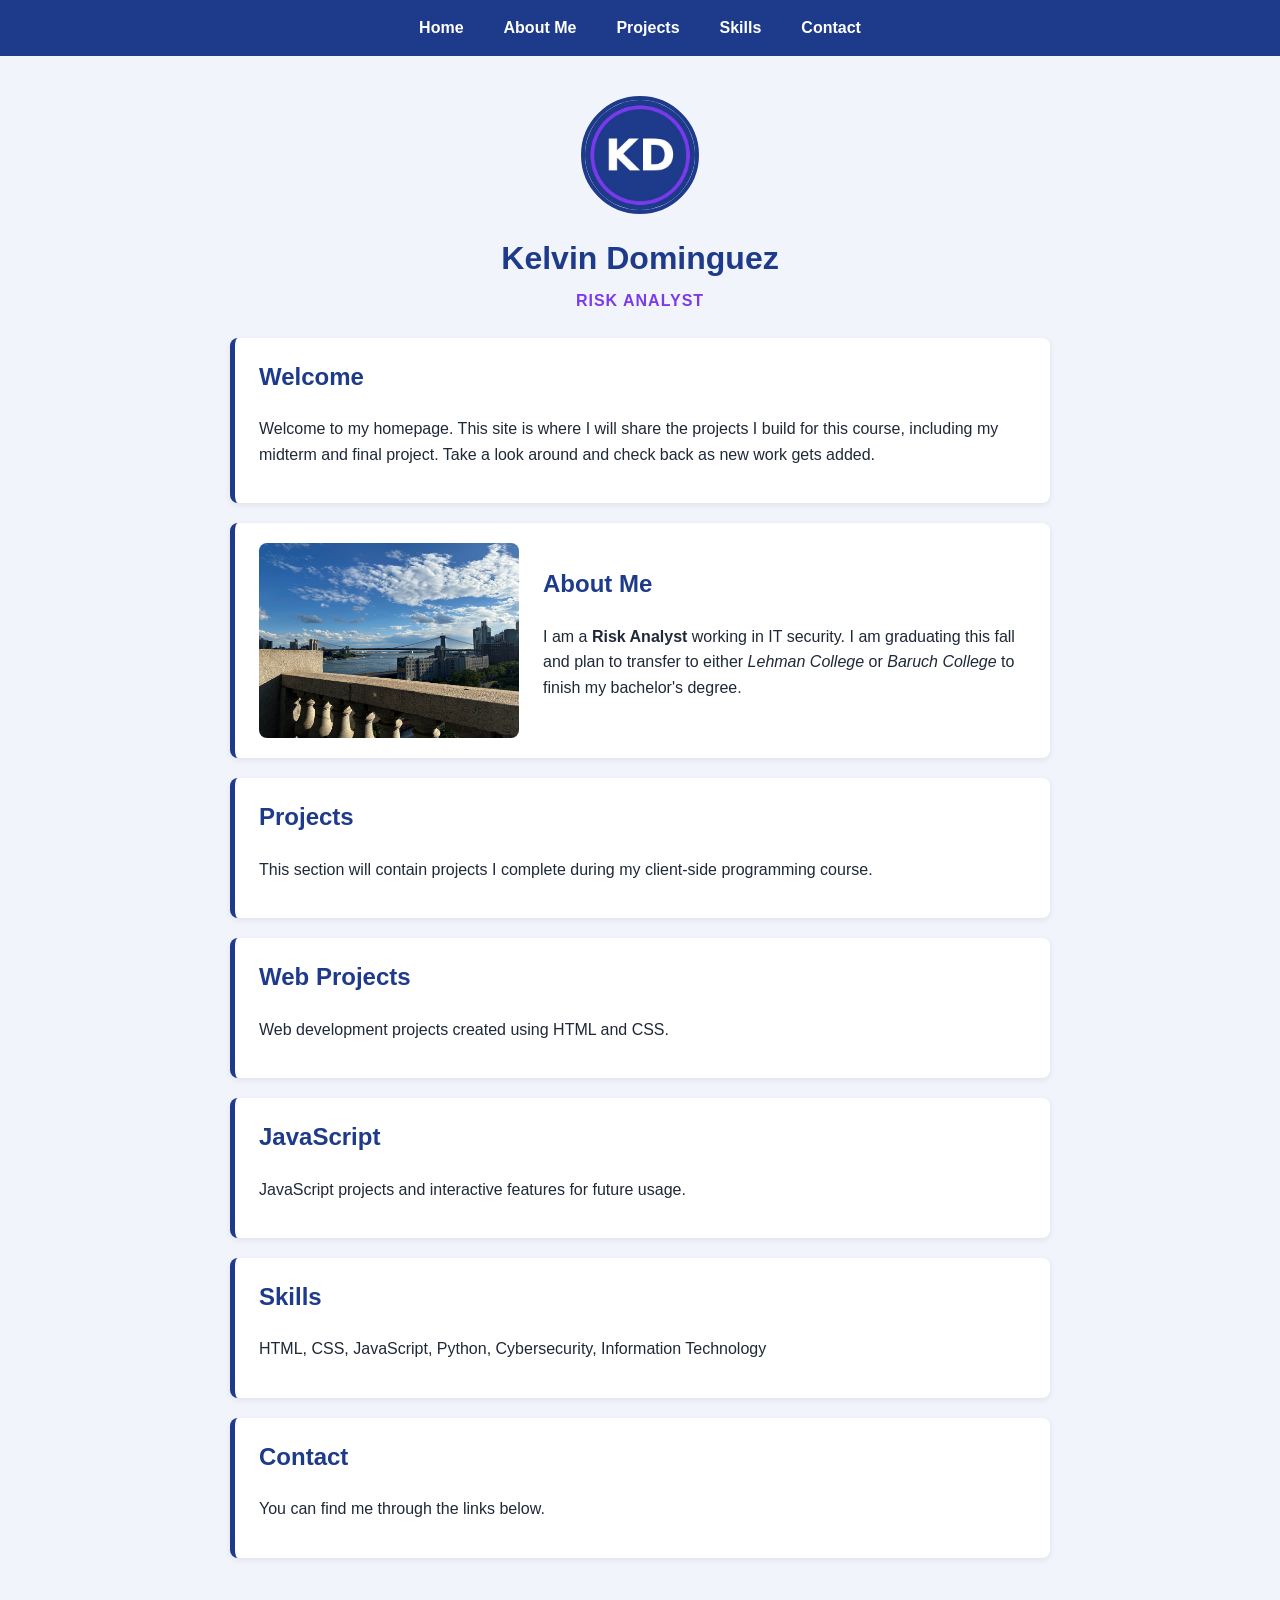
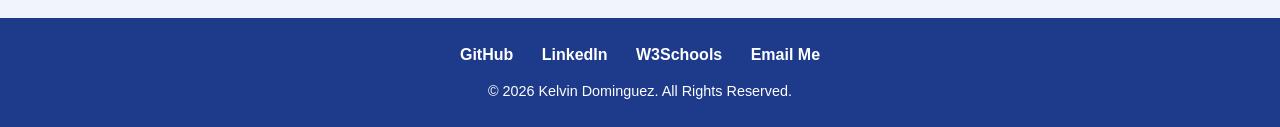
==== index.html @ 7590524f "Update index.html" ====
<!DOCTYPE html>
<html lang="en">
<head>
  <meta charset="UTF-8">
  <meta name="viewport" content="width=device-width, initial-scale=1.0">
  <title>Kelvin Dominguez | Homepage</title>
  <link rel="stylesheet" href="styles.css">
  <script src="modernizr.custom.05819.js"></script>
</head>

<body>

  <!-- Main Navigation -->
  <nav class="navbar">
    <ul class="nav-menu">
      <li><a href="#home">Home</a></li>
      <li><a href="#about">About Me</a></li>

      <li class="dropdown">
        <a href="#projects">Projects</a>
        <ul class="dropdown-menu">
          <li><a href="#web-projects">Web Projects</a></li>
          <li><a href="#javascript">JavaScript</a></li>
        </ul>
      </li>

      <li><a href="#skills">Skills</a></li>
      <li><a href="#contact">Contact</a></li>
    </ul>
  </nav>

  <header id="home">
    <img src="logo.jpg" alt="Kelvin Dominguez logo" class="logo">
    <h1>Kelvin Dominguez</h1>
    <p class="tagline">Risk Analyst</p>
  </header>

  <main>

    <section class="card">
      <h2>Welcome</h2>
      <p>
        Welcome to my homepage. This site is where I will share the projects
        I build for this course, including my midterm and final project.
        Take a look around and check back as new work gets added.
      </p>
    </section>

    <section id="about" class="card bio">
      <img src="photo.jpg"
           alt="View of the Brooklyn Bridge and East River from a balcony"
           class="photo">

      <div>
        <h2>About Me</h2>
        <p>
          I am a <strong>Risk Analyst</strong> working in IT security.
          I am graduating this fall and plan to transfer to either
          <em>Lehman College</em> or <em>Baruch College</em> to finish
          my bachelor's degree.
        </p>
      </div>
    </section>

    <section id="projects" class="card">
      <h2>Projects</h2>
      <p>
        This section will contain projects I complete during my
        client-side programming course.
      </p>
    </section>

    <section id="web-projects" class="card">
      <h2>Web Projects</h2>
      <p>
        Web development projects created using HTML and CSS.
      </p>
    </section>

    <section id="javascript" class="card">
      <h2>JavaScript</h2>
      <p>
        JavaScript projects and interactive features for future usage. 
      </p>
    </section>

    <section id="skills" class="card">
      <h2>Skills</h2>
      <p>
        HTML, CSS, JavaScript, Python, Cybersecurity, Information Technology
      </p>
    </section>

    <section id="contact" class="card">
      <h2>Contact</h2>
      <p>
        You can find me through the links below.
      </p>
    </section>

  </main>

  <footer>
    <nav>
      <a href="https://github.com/kelvindd1">GitHub</a>
      <a href="https://www.linkedin.com/">LinkedIn</a>
      <a href="https://www.w3schools.com/">W3Schools</a>
      <a href="mailto:kelvindd1999@gmail.com">Email Me</a>
    </nav>

    <p>&copy; 2026 Kelvin Dominguez. All Rights Reserved.</p>
  </footer>

</body>
</html>
---- styles.css ----
/* Navigation Menu */

.navbar {
  background-color: #1e3a8a;
  width: 100%;
}

.nav-menu {
  list-style: none;
  margin: 0;
  padding: 0;
  display: flex;
  justify-content: center;
}

.nav-menu li {
  position: relative;
}

.nav-menu a {
  display: block;
  color: white;
  text-decoration: none;
  padding: 15px 20px;
  font-family: Arial, Helvetica, sans-serif;
  font-weight: bold;
  transition: background-color 0.3s;
}

/* Rollover effect */

.nav-menu a:hover,
.nav-menu a:focus {
  background-color: #7c3aed;
}

/* Dropdown menu */

.dropdown-menu {
  display: none;
  position: absolute;
  top: 100%;
  left: 0;
  min-width: 180px;
  padding: 0;
  margin: 0;
  background-color: #1e3a8a;
  list-style: none;
  z-index: 1000;
}

.dropdown-menu a {
  padding: 12px 15px;
}

/* Show dropdown on mouse hover, or when tabbing into Projects with the keyboard */

.dropdown:hover .dropdown-menu,
.dropdown:focus-within .dropdown-menu {
  display: block;
}

/* Mobile responsive navigation */

@media (max-width: 600px) {

  .nav-menu {
    flex-direction: column;
    text-align: center;
  }

  .nav-menu a {
    padding: 12px;
  }

  /* Phones have no hover, so keep the submenu open in the stacked layout */
  .dropdown-menu {
    display: block;
    position: static;
    width: 100%;
    background-color: #172e6e;
  }
}

/* Page layout and color scheme
   Navy #1e3a8a and purple #7c3aed come from the menu so the whole page matches */

body {
  margin: 0;
  background-color: #f1f4fa;
  color: #1f2937;
  font-family: Arial, Helvetica, sans-serif;
  line-height: 1.6;
}

header {
  text-align: center;
  padding: 40px 16px 24px;
}

.logo {
  width: 110px;
  height: 110px;
  border-radius: 50%;
  border: 4px solid #1e3a8a;
}

header h1 {
  margin: 12px 0 4px;
  color: #1e3a8a;
}

.tagline {
  margin: 0;
  color: #7c3aed;
  font-weight: bold;
  letter-spacing: 1px;
  text-transform: uppercase;
}

main {
  max-width: 820px;
  margin: 0 auto;
  padding: 0 16px 40px;
}

.card {
  background-color: white;
  border-left: 5px solid #1e3a8a;
  border-radius: 8px;
  padding: 20px 24px;
  margin-bottom: 20px;
  box-shadow: 0 2px 6px rgba(0, 0, 0, 0.08);
}

.card h2 {
  margin-top: 0;
  color: #1e3a8a;
}

/* About Me: photo on the left, text on the right */

.bio {
  display: flex;
  gap: 24px;
  align-items: center;
}

.photo {
  width: 260px;
  max-width: 100%;
  height: auto;
  border-radius: 8px;
  flex-shrink: 0;
}

footer {
  background-color: #1e3a8a;
  color: white;
  text-align: center;
  padding: 24px 16px;
}

footer nav a {
  color: white;
  margin: 0 12px;
  text-decoration: none;
  font-weight: bold;
}

footer nav a:hover,
footer nav a:focus {
  color: #c4b5fd;
  text-decoration: underline;
}

footer p {
  margin: 12px 0 0;
  font-size: 0.9em;
}

@media (max-width: 600px) {

  .bio {
    flex-direction: column;
    text-align: center;
  }

  .photo {
    width: 100%;
  }

  footer nav a {
    display: inline-block;
    margin: 6px 10px;
  }
}
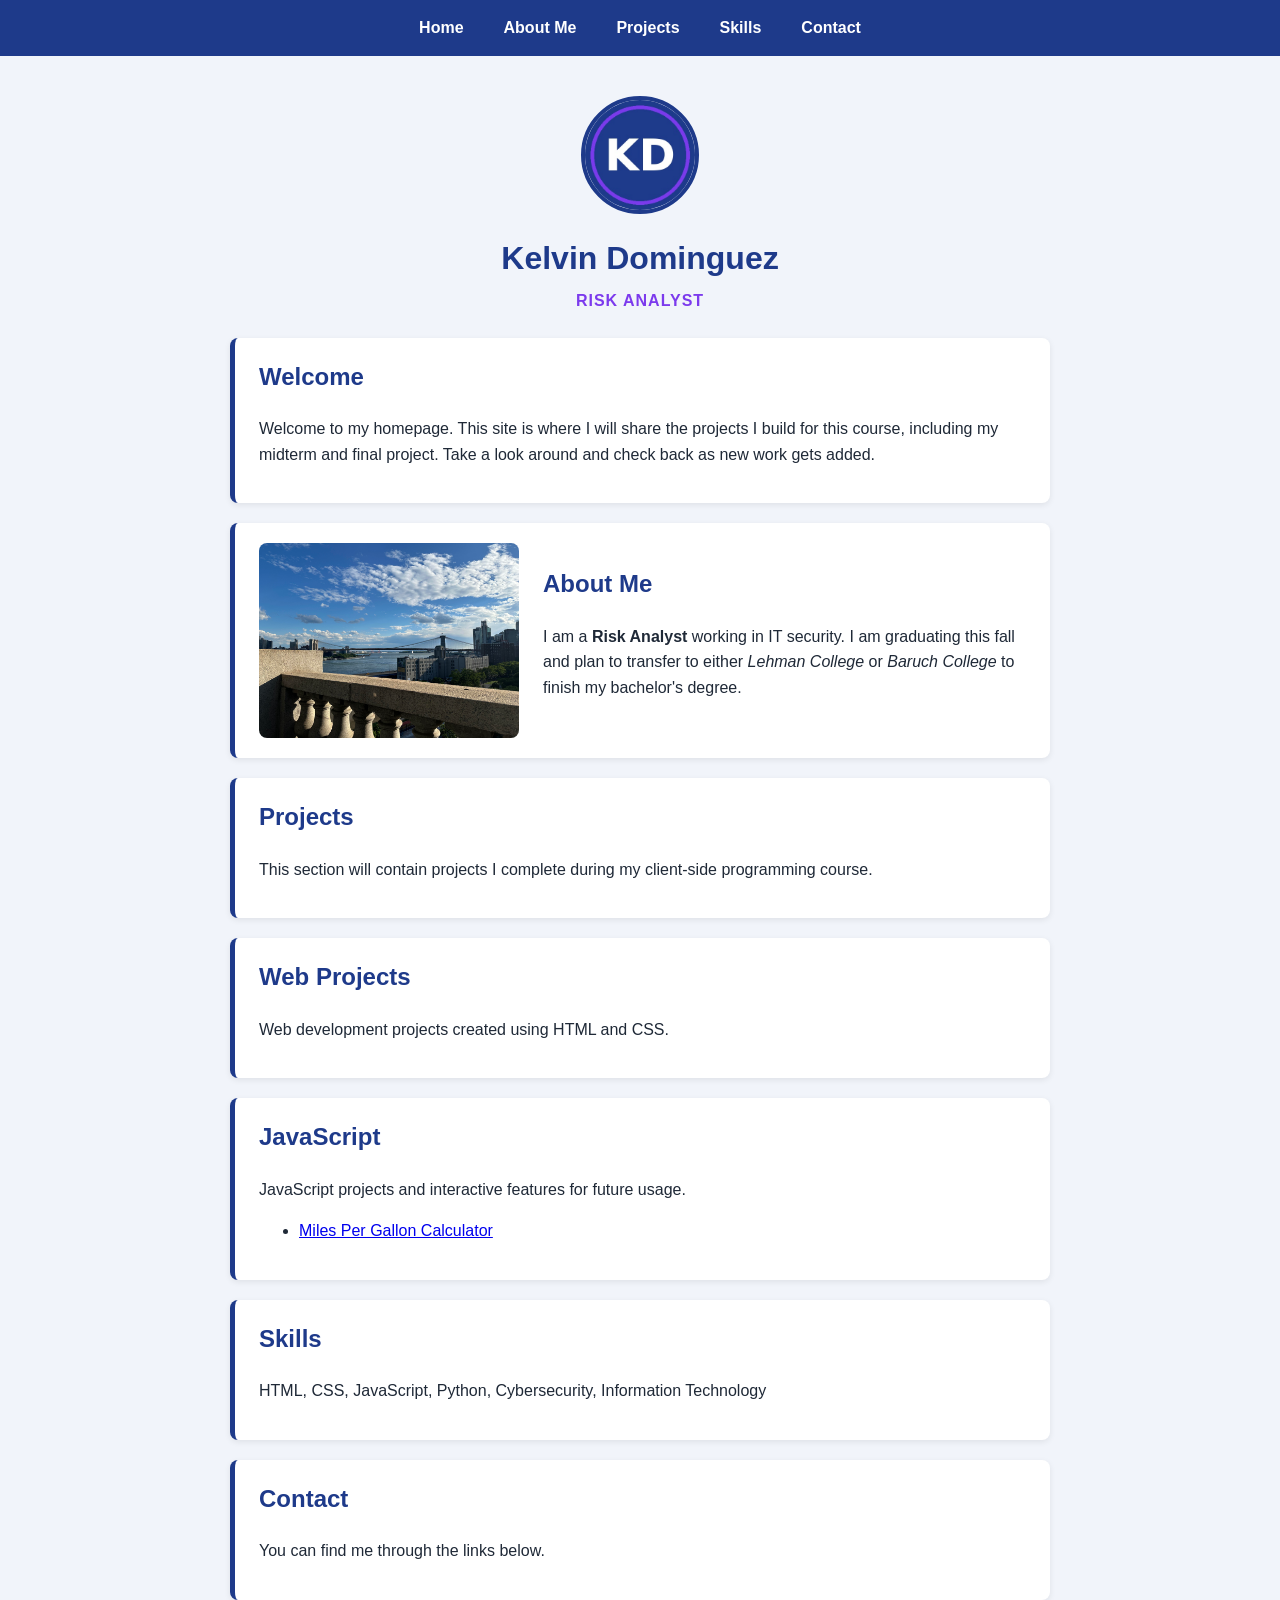
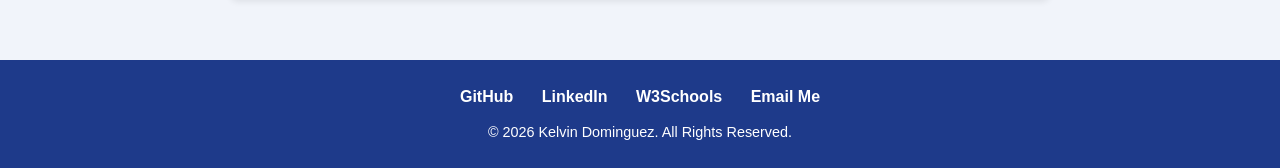
==== commit 4c9e7ac3: "Add MPG Calculator link to index.html Added a link to the Miles Per Gallon Calculator in the JavaScr" ====
--- a/index.html
+++ b/index.html
@@ -82,6 +82,9 @@
       <p>
         JavaScript projects and interactive features for future usage. 
       </p>
+      <ul>
+        <li><a href="mpg-calculator/index.html">Miles Per Gallon Calculator</a></li>
+      </ul>
     </section>
 
     <section id="skills" class="card">
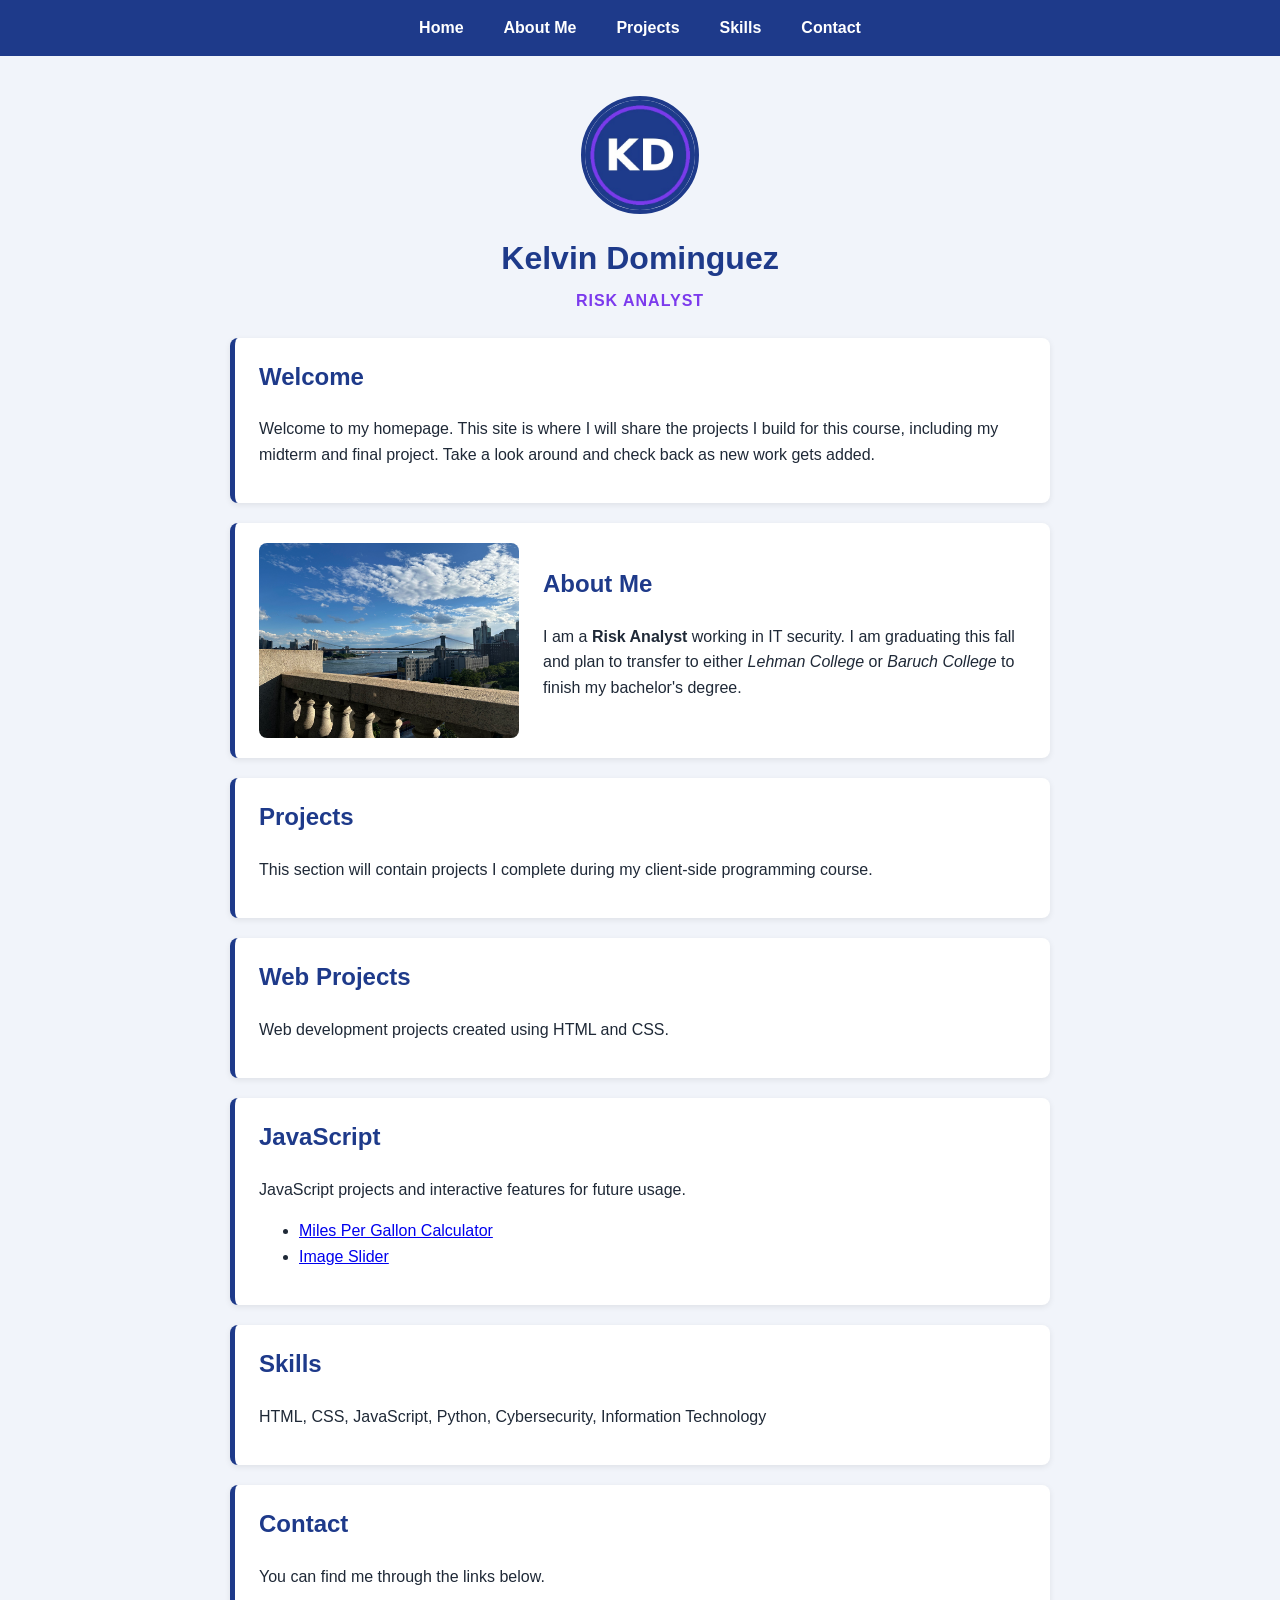
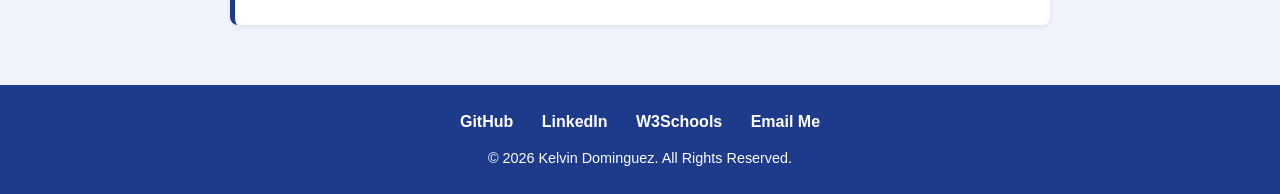
==== commit a7c92188: "Add link to Image Slider in index.html" ====
--- a/index.html
+++ b/index.html
@@ -21,6 +21,8 @@
         <ul class="dropdown-menu">
           <li><a href="#web-projects">Web Projects</a></li>
           <li><a href="#javascript">JavaScript</a></li>
+          <li><a href="mpg-calculator/index.html">MPG Calculator</a></li>
+          <li><a href="slider/index.html">Image Slider</a></li>
         </ul>
       </li>
 
@@ -84,6 +86,7 @@
       </p>
       <ul>
         <li><a href="mpg-calculator/index.html">Miles Per Gallon Calculator</a></li>
+        <li><a href="slider/index.html">Image Slider</a></li>
       </ul>
     </section>
 
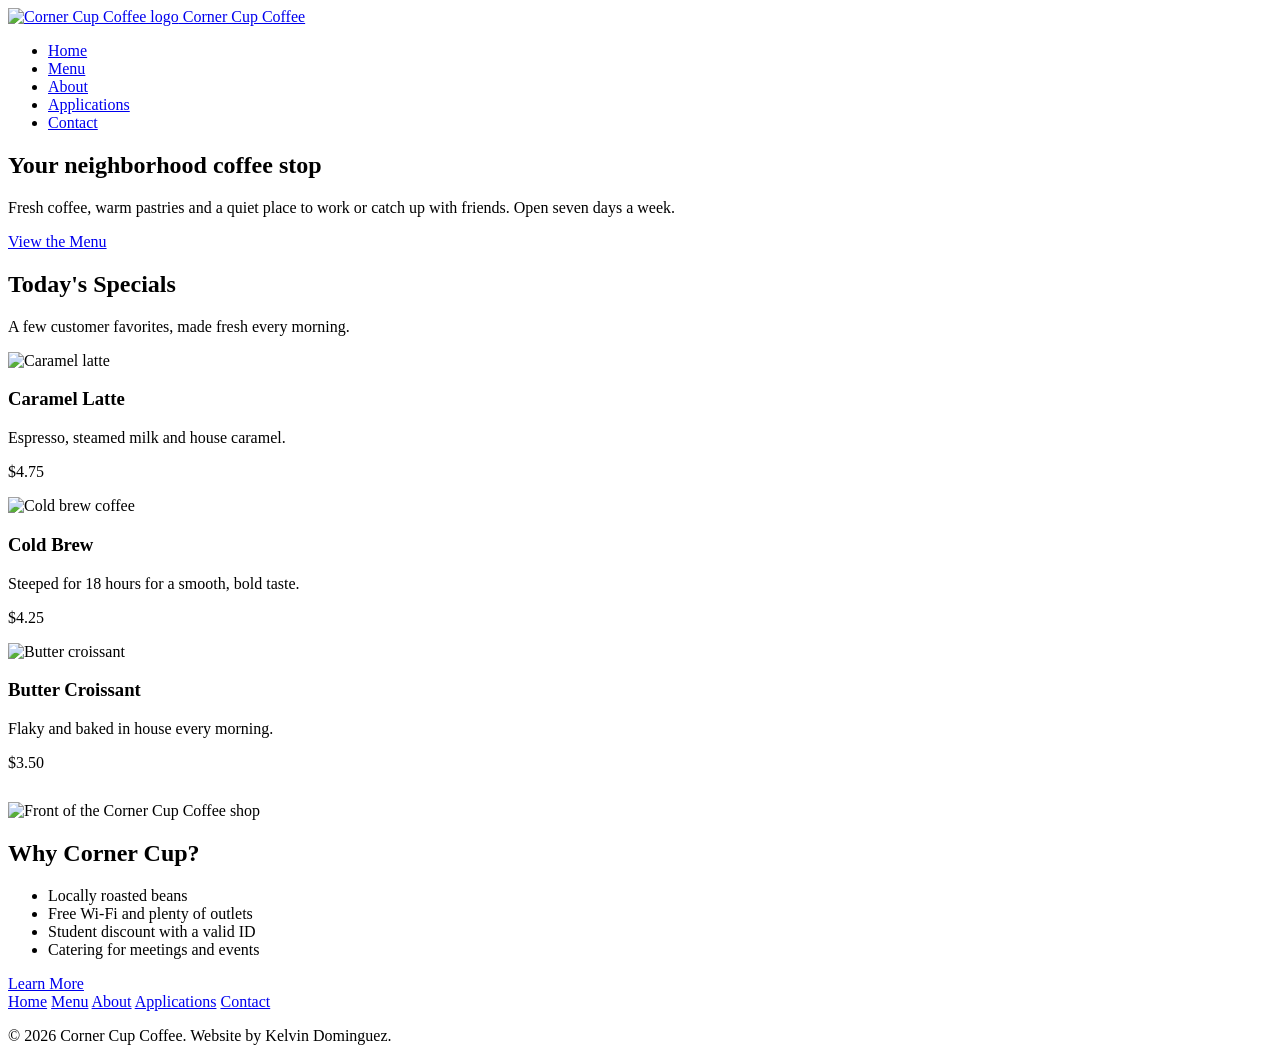
==== commit a1f137c8: "Add files via upload" ====
--- a/index.html
+++ b/index.html
@@ -3,118 +3,100 @@
 <head>
   <meta charset="UTF-8">
   <meta name="viewport" content="width=device-width, initial-scale=1.0">
-  <title>Kelvin Dominguez | Homepage</title>
-  <link rel="stylesheet" href="styles.css">
-  <script src="modernizr.custom.05819.js"></script>
+  <title>Corner Cup Coffee | Home</title>
+  <link rel="stylesheet" href="css/style.css">
 </head>
 
 <body>
 
-  <!-- Main Navigation -->
-  <nav class="navbar">
-    <ul class="nav-menu">
-      <li><a href="#home">Home</a></li>
-      <li><a href="#about">About Me</a></li>
+  <header class="site-header">
+    <div class="header-inner">
+      <a href="index.html" class="brand">
+        <img src="images/logo.svg" alt="Corner Cup Coffee logo">
+        Corner Cup Coffee
+      </a>
+      <nav>
+        <ul class="nav-menu">
+          <li><a href="index.html" class="active">Home</a></li>
+          <li><a href="menu.html">Menu</a></li>
+          <li><a href="about.html">About</a></li>
+          <li><a href="apps.html">Applications</a></li>
+          <li><a href="contact.html">Contact</a></li>
+        </ul>
+      </nav>
+    </div>
+  </header>
 
-      <li class="dropdown">
-        <a href="#projects">Projects</a>
-        <ul class="dropdown-menu">
-          <li><a href="#web-projects">Web Projects</a></li>
-          <li><a href="#javascript">JavaScript</a></li>
-          <li><a href="mpg-calculator/index.html">MPG Calculator</a></li>
-          <li><a href="slider/index.html">Image Slider</a></li>
-        </ul>
-      </li>
-
-      <li><a href="#skills">Skills</a></li>
-      <li><a href="#contact">Contact</a></li>
-    </ul>
-  </nav>
-
-  <header id="home">
-    <img src="logo.jpg" alt="Kelvin Dominguez logo" class="logo">
-    <h1>Kelvin Dominguez</h1>
-    <p class="tagline">Risk Analyst</p>
-  </header>
+  <section class="hero">
+    <div class="hero-text">
+      <h1>Your neighborhood coffee stop</h1>
+      <p>
+        Fresh coffee, warm pastries and a quiet place to work or catch up
+        with friends. Open seven days a week.
+      </p>
+      <a href="menu.html" class="button">View the Menu</a>
+    </div>
+  </section>
 
   <main>
 
-    <section class="card">
-      <h2>Welcome</h2>
-      <p>
-        Welcome to my homepage. This site is where I will share the projects
-        I build for this course, including my midterm and final project.
-        Take a look around and check back as new work gets added.
-      </p>
-    </section>
+    <h2 class="section-title">Today's Specials</h2>
+    <p class="section-intro">A few customer favorites, made fresh every morning.</p>
 
-    <section id="about" class="card bio">
-      <img src="photo.jpg"
-           alt="View of the Brooklyn Bridge and East River from a balcony"
-           class="photo">
+    <div class="grid">
+      <div class="item">
+        <img src="images/latte.jpg" alt="Caramel latte">
+        <div class="item-body">
+          <h3>Caramel Latte</h3>
+          <p>Espresso, steamed milk and house caramel.</p>
+          <p class="price">$4.75</p>
+        </div>
+      </div>
 
+      <div class="item">
+        <img src="images/cold-brew.jpg" alt="Cold brew coffee">
+        <div class="item-body">
+          <h3>Cold Brew</h3>
+          <p>Steeped for 18 hours for a smooth, bold taste.</p>
+          <p class="price">$4.25</p>
+        </div>
+      </div>
+
+      <div class="item">
+        <img src="images/croissant.jpg" alt="Butter croissant">
+        <div class="item-body">
+          <h3>Butter Croissant</h3>
+          <p>Flaky and baked in house every morning.</p>
+          <p class="price">$3.50</p>
+        </div>
+      </div>
+    </div>
+
+    <section class="card two-col" style="margin-top: 30px;">
+      <img src="images/shop.jpg" alt="Front of the Corner Cup Coffee shop">
       <div>
-        <h2>About Me</h2>
-        <p>
-          I am a <strong>Risk Analyst</strong> working in IT security.
-          I am graduating this fall and plan to transfer to either
-          <em>Lehman College</em> or <em>Baruch College</em> to finish
-          my bachelor's degree.
-        </p>
+        <h2>Why Corner Cup?</h2>
+        <ul>
+          <li>Locally roasted beans</li>
+          <li>Free Wi-Fi and plenty of outlets</li>
+          <li>Student discount with a valid ID</li>
+          <li>Catering for meetings and events</li>
+        </ul>
+        <a href="about.html" class="button">Learn More</a>
       </div>
-    </section>
-
-    <section id="projects" class="card">
-      <h2>Projects</h2>
-      <p>
-        This section will contain projects I complete during my
-        client-side programming course.
-      </p>
-    </section>
-
-    <section id="web-projects" class="card">
-      <h2>Web Projects</h2>
-      <p>
-        Web development projects created using HTML and CSS.
-      </p>
-    </section>
-
-    <section id="javascript" class="card">
-      <h2>JavaScript</h2>
-      <p>
-        JavaScript projects and interactive features for future usage. 
-      </p>
-      <ul>
-        <li><a href="mpg-calculator/index.html">Miles Per Gallon Calculator</a></li>
-        <li><a href="slider/index.html">Image Slider</a></li>
-      </ul>
-    </section>
-
-    <section id="skills" class="card">
-      <h2>Skills</h2>
-      <p>
-        HTML, CSS, JavaScript, Python, Cybersecurity, Information Technology
-      </p>
-    </section>
-
-    <section id="contact" class="card">
-      <h2>Contact</h2>
-      <p>
-        You can find me through the links below.
-      </p>
     </section>
 
   </main>
 
   <footer>
     <nav>
-      <a href="https://github.com/kelvindd1">GitHub</a>
-      <a href="https://www.linkedin.com/">LinkedIn</a>
-      <a href="https://www.w3schools.com/">W3Schools</a>
-      <a href="mailto:kelvindd1999@gmail.com">Email Me</a>
+      <a href="index.html">Home</a>
+      <a href="menu.html">Menu</a>
+      <a href="about.html">About</a>
+      <a href="apps.html">Applications</a>
+      <a href="contact.html">Contact</a>
     </nav>
-
-    <p>&copy; 2026 Kelvin Dominguez. All Rights Reserved.</p>
+    <p>&copy; 2026 Corner Cup Coffee. Website by Kelvin Dominguez.</p>
   </footer>
 
 </body>
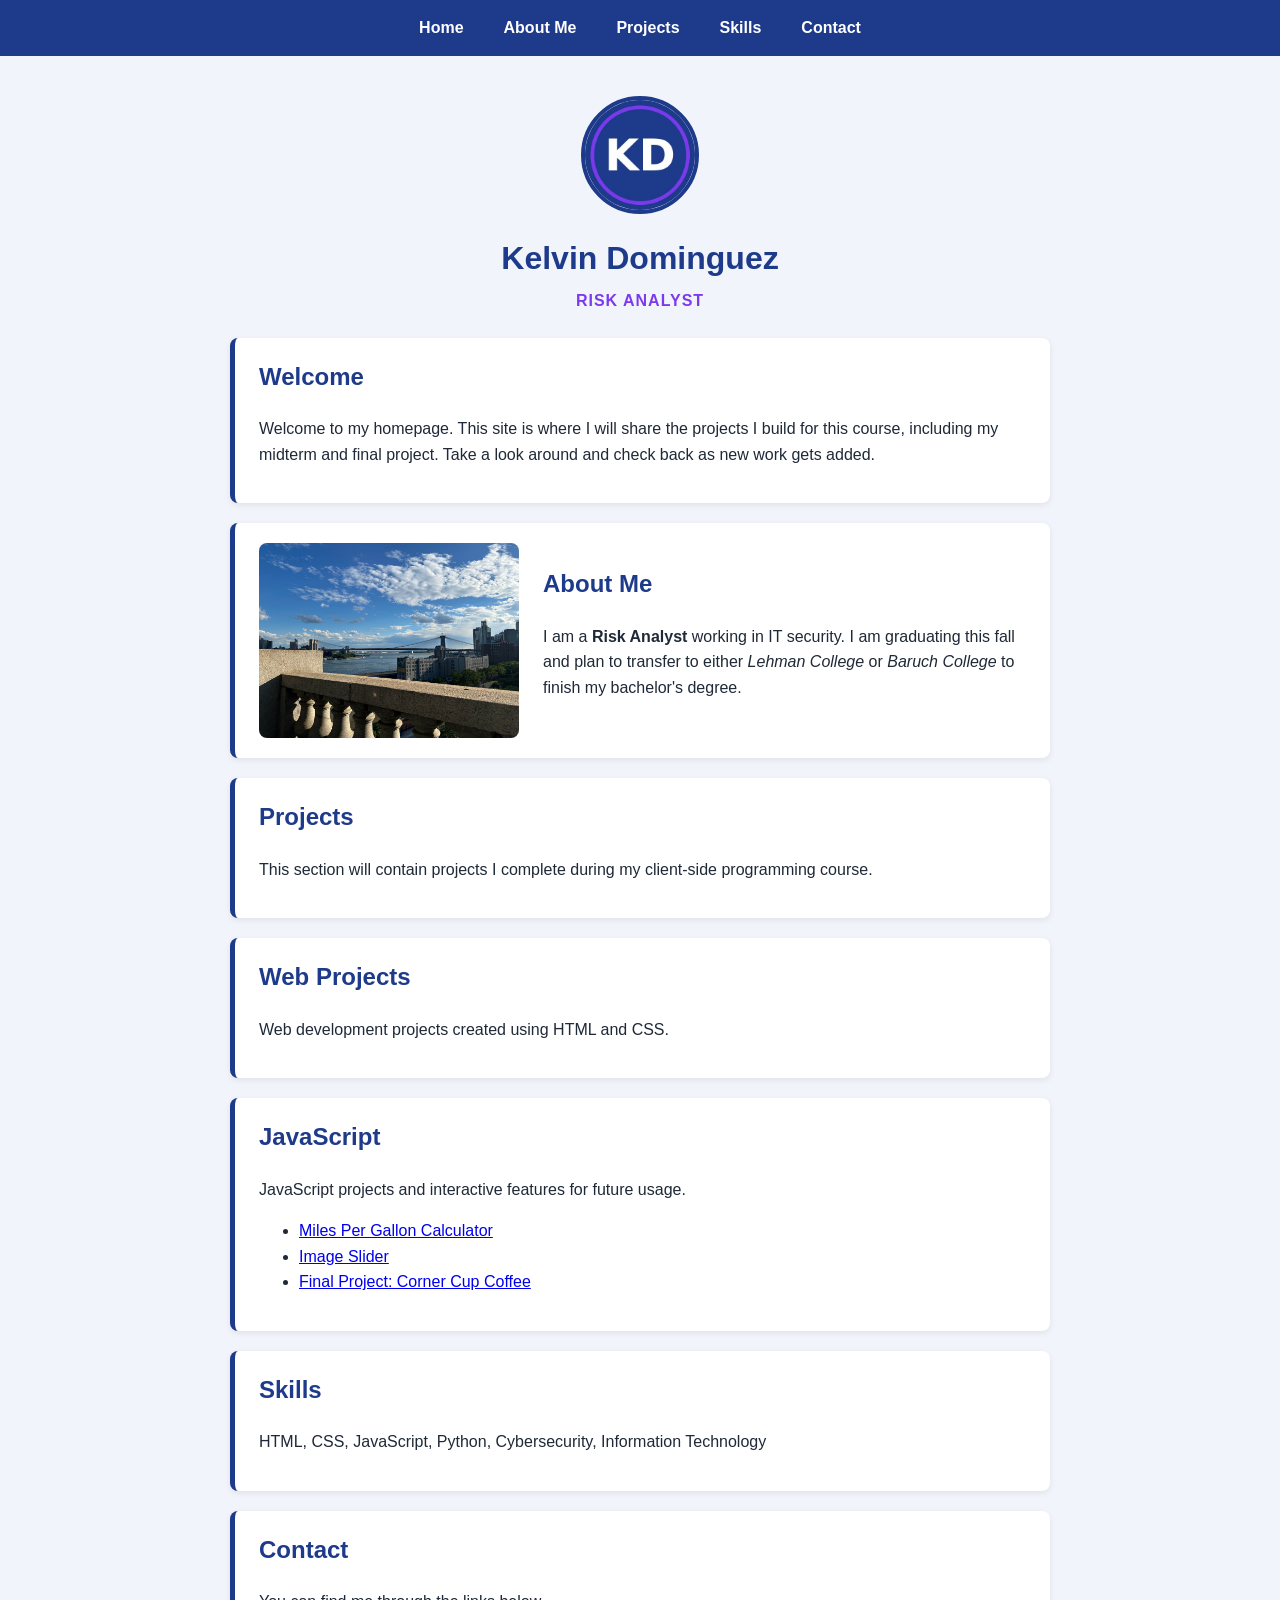
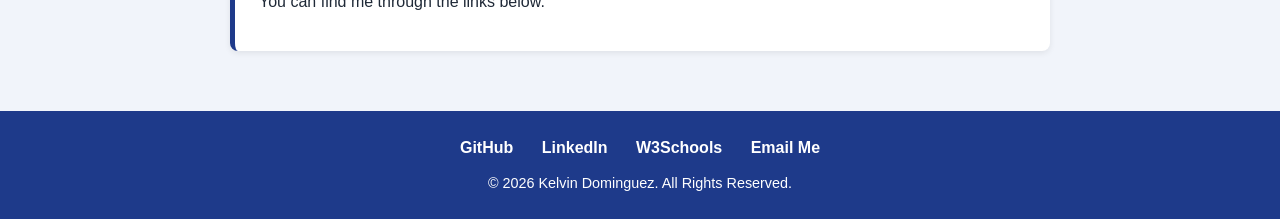
==== commit 93f65fce: "Add files via upload" ====
--- a/index.html
+++ b/index.html
@@ -3,100 +3,120 @@
 <head>
   <meta charset="UTF-8">
   <meta name="viewport" content="width=device-width, initial-scale=1.0">
-  <title>Corner Cup Coffee | Home</title>
-  <link rel="stylesheet" href="css/style.css">
+  <title>Kelvin Dominguez | Homepage</title>
+  <link rel="stylesheet" href="styles.css">
+  <script src="modernizr.custom.05819.js"></script>
 </head>
 
 <body>
 
-  <header class="site-header">
-    <div class="header-inner">
-      <a href="index.html" class="brand">
-        <img src="images/logo.svg" alt="Corner Cup Coffee logo">
-        Corner Cup Coffee
-      </a>
-      <nav>
-        <ul class="nav-menu">
-          <li><a href="index.html" class="active">Home</a></li>
-          <li><a href="menu.html">Menu</a></li>
-          <li><a href="about.html">About</a></li>
-          <li><a href="apps.html">Applications</a></li>
-          <li><a href="contact.html">Contact</a></li>
+  <!-- Main Navigation -->
+  <nav class="navbar">
+    <ul class="nav-menu">
+      <li><a href="#home">Home</a></li>
+      <li><a href="#about">About Me</a></li>
+
+      <li class="dropdown">
+        <a href="#projects">Projects</a>
+        <ul class="dropdown-menu">
+          <li><a href="#web-projects">Web Projects</a></li>
+          <li><a href="#javascript">JavaScript</a></li>
+          <li><a href="mpg-calculator/index.html">MPG Calculator</a></li>
+          <li><a href="slider/index.html">Image Slider</a></li>
+          <li><a href="cornercup/index.html">Final Project</a></li>
         </ul>
-      </nav>
-    </div>
+      </li>
+
+      <li><a href="#skills">Skills</a></li>
+      <li><a href="#contact">Contact</a></li>
+    </ul>
+  </nav>
+
+  <header id="home">
+    <img src="logo.jpg" alt="Kelvin Dominguez logo" class="logo">
+    <h1>Kelvin Dominguez</h1>
+    <p class="tagline">Risk Analyst</p>
   </header>
-
-  <section class="hero">
-    <div class="hero-text">
-      <h1>Your neighborhood coffee stop</h1>
-      <p>
-        Fresh coffee, warm pastries and a quiet place to work or catch up
-        with friends. Open seven days a week.
-      </p>
-      <a href="menu.html" class="button">View the Menu</a>
-    </div>
-  </section>
 
   <main>
 
-    <h2 class="section-title">Today's Specials</h2>
-    <p class="section-intro">A few customer favorites, made fresh every morning.</p>
+    <section class="card">
+      <h2>Welcome</h2>
+      <p>
+        Welcome to my homepage. This site is where I will share the projects
+        I build for this course, including my midterm and final project.
+        Take a look around and check back as new work gets added.
+      </p>
+    </section>
 
-    <div class="grid">
-      <div class="item">
-        <img src="images/latte.jpg" alt="Caramel latte">
-        <div class="item-body">
-          <h3>Caramel Latte</h3>
-          <p>Espresso, steamed milk and house caramel.</p>
-          <p class="price">$4.75</p>
-        </div>
+    <section id="about" class="card bio">
+      <img src="photo.jpg"
+           alt="View of the Brooklyn Bridge and East River from a balcony"
+           class="photo">
+
+      <div>
+        <h2>About Me</h2>
+        <p>
+          I am a <strong>Risk Analyst</strong> working in IT security.
+          I am graduating this fall and plan to transfer to either
+          <em>Lehman College</em> or <em>Baruch College</em> to finish
+          my bachelor's degree.
+        </p>
       </div>
+    </section>
 
-      <div class="item">
-        <img src="images/cold-brew.jpg" alt="Cold brew coffee">
-        <div class="item-body">
-          <h3>Cold Brew</h3>
-          <p>Steeped for 18 hours for a smooth, bold taste.</p>
-          <p class="price">$4.25</p>
-        </div>
-      </div>
+    <section id="projects" class="card">
+      <h2>Projects</h2>
+      <p>
+        This section will contain projects I complete during my
+        client-side programming course.
+      </p>
+    </section>
 
-      <div class="item">
-        <img src="images/croissant.jpg" alt="Butter croissant">
-        <div class="item-body">
-          <h3>Butter Croissant</h3>
-          <p>Flaky and baked in house every morning.</p>
-          <p class="price">$3.50</p>
-        </div>
-      </div>
-    </div>
+    <section id="web-projects" class="card">
+      <h2>Web Projects</h2>
+      <p>
+        Web development projects created using HTML and CSS.
+      </p>
+    </section>
 
-    <section class="card two-col" style="margin-top: 30px;">
-      <img src="images/shop.jpg" alt="Front of the Corner Cup Coffee shop">
-      <div>
-        <h2>Why Corner Cup?</h2>
-        <ul>
-          <li>Locally roasted beans</li>
-          <li>Free Wi-Fi and plenty of outlets</li>
-          <li>Student discount with a valid ID</li>
-          <li>Catering for meetings and events</li>
-        </ul>
-        <a href="about.html" class="button">Learn More</a>
-      </div>
+    <section id="javascript" class="card">
+      <h2>JavaScript</h2>
+      <p>
+        JavaScript projects and interactive features for future usage. 
+      </p>
+      <ul>
+        <li><a href="mpg-calculator/index.html">Miles Per Gallon Calculator</a></li>
+        <li><a href="slider/index.html">Image Slider</a></li>
+        <li><a href="cornercup/index.html">Final Project: Corner Cup Coffee</a></li>
+      </ul>
+    </section>
+
+    <section id="skills" class="card">
+      <h2>Skills</h2>
+      <p>
+        HTML, CSS, JavaScript, Python, Cybersecurity, Information Technology
+      </p>
+    </section>
+
+    <section id="contact" class="card">
+      <h2>Contact</h2>
+      <p>
+        You can find me through the links below.
+      </p>
     </section>
 
   </main>
 
   <footer>
     <nav>
-      <a href="index.html">Home</a>
-      <a href="menu.html">Menu</a>
-      <a href="about.html">About</a>
-      <a href="apps.html">Applications</a>
-      <a href="contact.html">Contact</a>
+      <a href="https://github.com/kelvindd1">GitHub</a>
+      <a href="https://www.linkedin.com/">LinkedIn</a>
+      <a href="https://www.w3schools.com/">W3Schools</a>
+      <a href="mailto:kelvindd1999@gmail.com">Email Me</a>
     </nav>
-    <p>&copy; 2026 Corner Cup Coffee. Website by Kelvin Dominguez.</p>
+
+    <p>&copy; 2026 Kelvin Dominguez. All Rights Reserved.</p>
   </footer>
 
 </body>
--- a/styles.css
+++ b/styles.css
@@ -0,0 +1,197 @@
+/* Navigation Menu */
+
+.navbar {
+  background-color: #1e3a8a;
+  width: 100%;
+}
+
+.nav-menu {
+  list-style: none;
+  margin: 0;
+  padding: 0;
+  display: flex;
+  justify-content: center;
+}
+
+.nav-menu li {
+  position: relative;
+}
+
+.nav-menu a {
+  display: block;
+  color: white;
+  text-decoration: none;
+  padding: 15px 20px;
+  font-family: Arial, Helvetica, sans-serif;
+  font-weight: bold;
+  transition: background-color 0.3s;
+}
+
+/* Rollover effect */
+
+.nav-menu a:hover,
+.nav-menu a:focus {
+  background-color: #7c3aed;
+}
+
+/* Dropdown menu */
+
+.dropdown-menu {
+  display: none;
+  position: absolute;
+  top: 100%;
+  left: 0;
+  min-width: 180px;
+  padding: 0;
+  margin: 0;
+  background-color: #1e3a8a;
+  list-style: none;
+  z-index: 1000;
+}
+
+.dropdown-menu a {
+  padding: 12px 15px;
+}
+
+/* Show dropdown on mouse hover, or when tabbing into Projects with the keyboard */
+
+.dropdown:hover .dropdown-menu,
+.dropdown:focus-within .dropdown-menu {
+  display: block;
+}
+
+/* Mobile responsive navigation */
+
+@media (max-width: 600px) {
+
+  .nav-menu {
+    flex-direction: column;
+    text-align: center;
+  }
+
+  .nav-menu a {
+    padding: 12px;
+  }
+
+  /* Phones have no hover, so keep the submenu open in the stacked layout */
+  .dropdown-menu {
+    display: block;
+    position: static;
+    width: 100%;
+    background-color: #172e6e;
+  }
+}
+
+/* Page layout and color scheme
+   Navy #1e3a8a and purple #7c3aed come from the menu so the whole page matches */
+
+body {
+  margin: 0;
+  background-color: #f1f4fa;
+  color: #1f2937;
+  font-family: Arial, Helvetica, sans-serif;
+  line-height: 1.6;
+}
+
+header {
+  text-align: center;
+  padding: 40px 16px 24px;
+}
+
+.logo {
+  width: 110px;
+  height: 110px;
+  border-radius: 50%;
+  border: 4px solid #1e3a8a;
+}
+
+header h1 {
+  margin: 12px 0 4px;
+  color: #1e3a8a;
+}
+
+.tagline {
+  margin: 0;
+  color: #7c3aed;
+  font-weight: bold;
+  letter-spacing: 1px;
+  text-transform: uppercase;
+}
+
+main {
+  max-width: 820px;
+  margin: 0 auto;
+  padding: 0 16px 40px;
+}
+
+.card {
+  background-color: white;
+  border-left: 5px solid #1e3a8a;
+  border-radius: 8px;
+  padding: 20px 24px;
+  margin-bottom: 20px;
+  box-shadow: 0 2px 6px rgba(0, 0, 0, 0.08);
+}
+
+.card h2 {
+  margin-top: 0;
+  color: #1e3a8a;
+}
+
+/* About Me: photo on the left, text on the right */
+
+.bio {
+  display: flex;
+  gap: 24px;
+  align-items: center;
+}
+
+.photo {
+  width: 260px;
+  max-width: 100%;
+  height: auto;
+  border-radius: 8px;
+  flex-shrink: 0;
+}
+
+footer {
+  background-color: #1e3a8a;
+  color: white;
+  text-align: center;
+  padding: 24px 16px;
+}
+
+footer nav a {
+  color: white;
+  margin: 0 12px;
+  text-decoration: none;
+  font-weight: bold;
+}
+
+footer nav a:hover,
+footer nav a:focus {
+  color: #c4b5fd;
+  text-decoration: underline;
+}
+
+footer p {
+  margin: 12px 0 0;
+  font-size: 0.9em;
+}
+
+@media (max-width: 600px) {
+
+  .bio {
+    flex-direction: column;
+    text-align: center;
+  }
+
+  .photo {
+    width: 100%;
+  }
+
+  footer nav a {
+    display: inline-block;
+    margin: 6px 10px;
+  }
+}
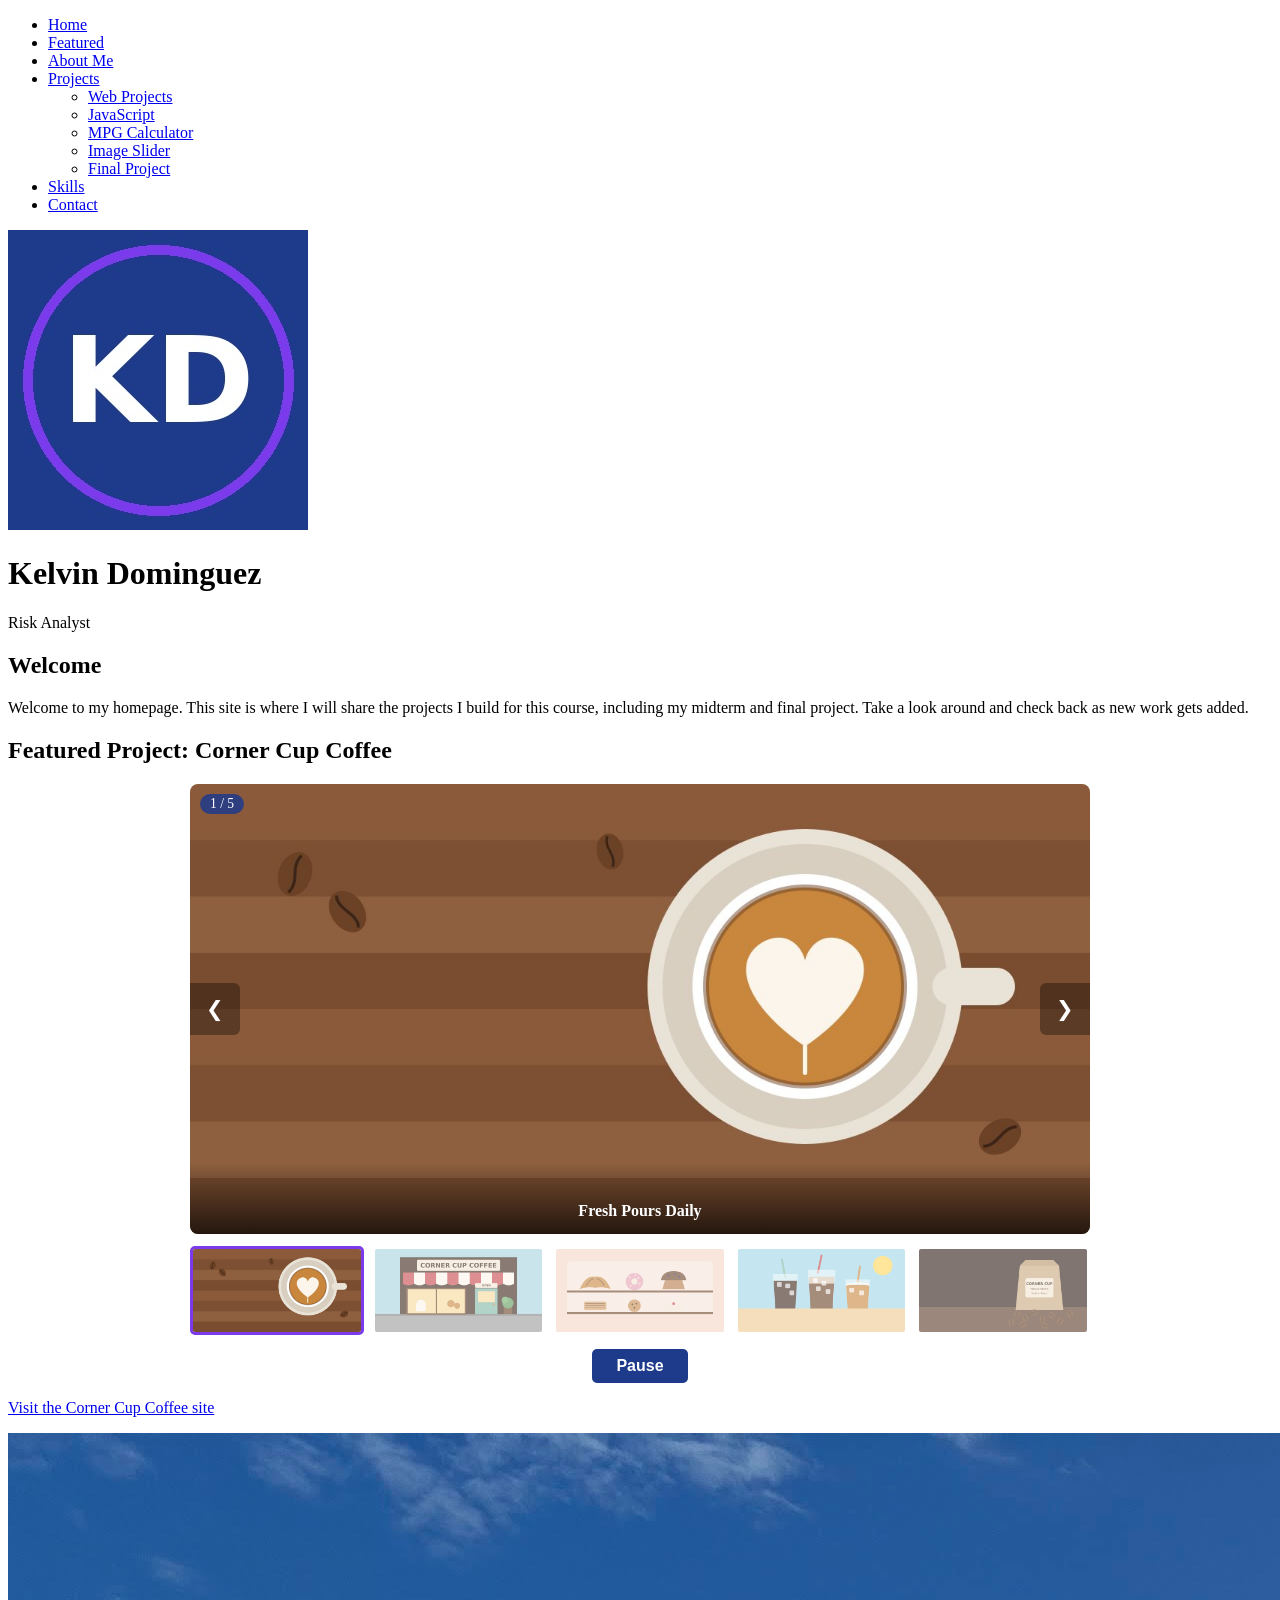
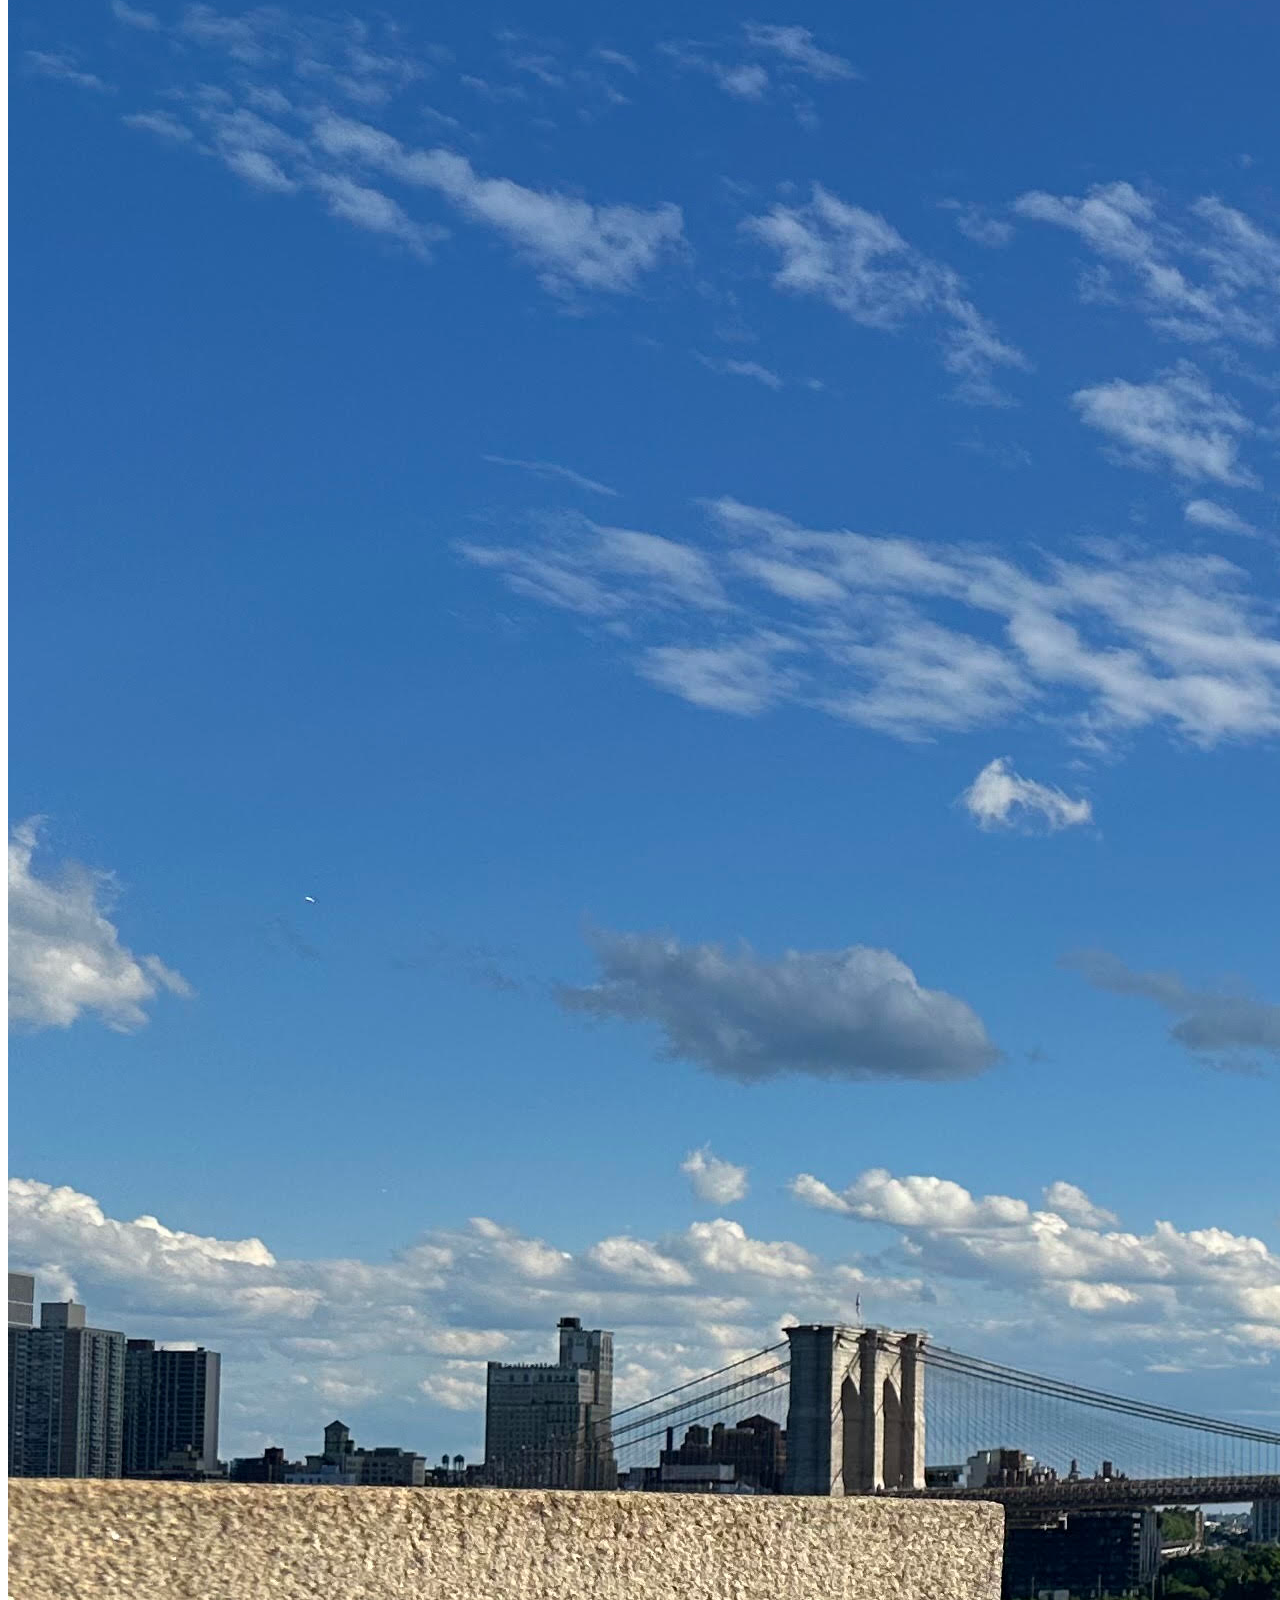
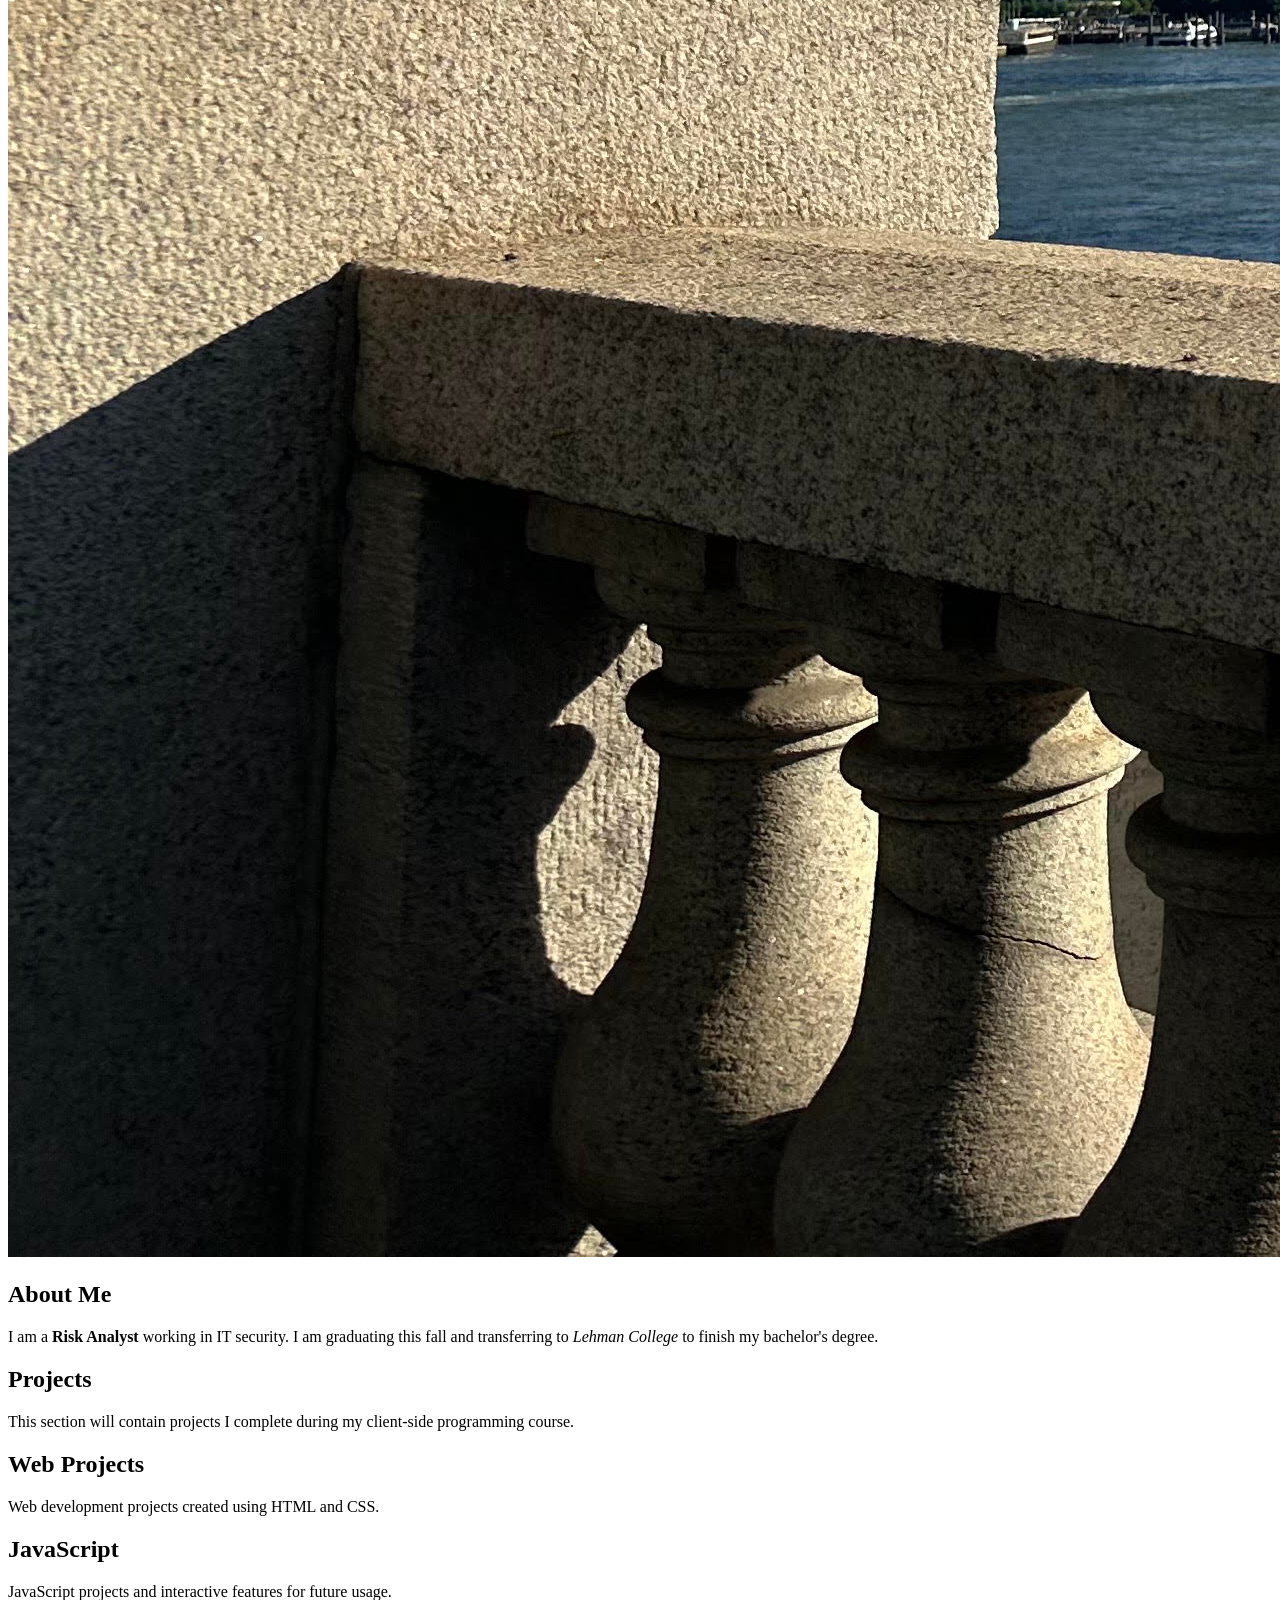
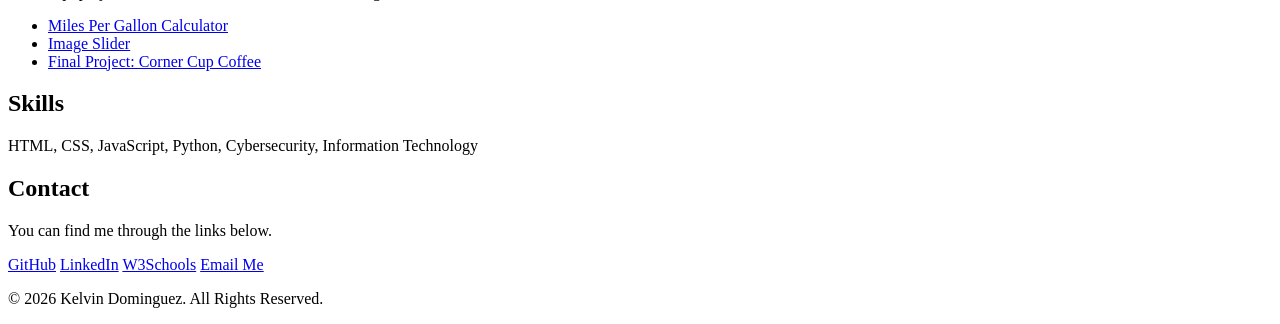
==== commit b32df083: "Add featured projects slider and update About Me section Added an image slider section with multiple" ====
--- a/index.html
+++ b/index.html
@@ -5,6 +5,7 @@
   <meta name="viewport" content="width=device-width, initial-scale=1.0">
   <title>Kelvin Dominguez | Homepage</title>
   <link rel="stylesheet" href="styles.css">
+  <link rel="stylesheet" href="slider/style.css">
   <script src="modernizr.custom.05819.js"></script>
 </head>
 
@@ -14,6 +15,7 @@
   <nav class="navbar">
     <ul class="nav-menu">
       <li><a href="#home">Home</a></li>
+      <li><a href="#featured">Featured</a></li>
       <li><a href="#about">About Me</a></li>
 
       <li class="dropdown">
@@ -49,6 +51,59 @@
       </p>
     </section>
 
+    <!-- Auto image slider. Styles and script live in the slider/ folder -->
+    <section id="featured" class="card gallery">
+      <h2>Featured Project: Corner Cup Coffee</h2>
+
+      <div class="slideshow">
+
+        <div class="slide fade">
+          <img src="slider/images/slide1-latte-art.jpg" alt="Latte with heart foam art on a wooden table">
+          <p class="caption">Fresh Pours Daily</p>
+        </div>
+
+        <div class="slide fade">
+          <img src="slider/images/slide2-storefront.jpg" alt="Corner Cup Coffee storefront with striped awning">
+          <p class="caption">Your Neighborhood Corner</p>
+        </div>
+
+        <div class="slide fade">
+          <img src="slider/images/slide3-pastries.jpg" alt="Pastry case with croissant, donut and muffin">
+          <p class="caption">Baked This Morning</p>
+        </div>
+
+        <div class="slide fade">
+          <img src="slider/images/slide4-cold-brew.jpg" alt="Three iced coffees on a sunny day">
+          <p class="caption">Cold Brew Season</p>
+        </div>
+
+        <div class="slide fade">
+          <img src="slider/images/slide5-house-blend.jpg" alt="Bag of Corner Cup house blend with coffee beans">
+          <p class="caption">Take Home Our House Blend</p>
+        </div>
+
+        <span id="counter" class="counter"></span>
+
+        <button type="button" id="prevBtn" class="arrow prev" aria-label="Previous slide">&#10094;</button>
+        <button type="button" id="nextBtn" class="arrow next" aria-label="Next slide">&#10095;</button>
+      </div>
+
+      <!-- Thumbnails double as the slide picker; script.js matches them to slides by position -->
+      <div class="thumbnails">
+        <img class="thumb" src="slider/images/slide1-latte-art.jpg" alt="Show slide 1">
+        <img class="thumb" src="slider/images/slide2-storefront.jpg" alt="Show slide 2">
+        <img class="thumb" src="slider/images/slide3-pastries.jpg" alt="Show slide 3">
+        <img class="thumb" src="slider/images/slide4-cold-brew.jpg" alt="Show slide 4">
+        <img class="thumb" src="slider/images/slide5-house-blend.jpg" alt="Show slide 5">
+      </div>
+
+      <div class="controls">
+        <button type="button" id="playBtn">Pause</button>
+      </div>
+
+      <p><a href="cornercup/index.html">Visit the Corner Cup Coffee site</a></p>
+    </section>
+
     <section id="about" class="card bio">
       <img src="photo.jpg"
            alt="View of the Brooklyn Bridge and East River from a balcony"
@@ -58,9 +113,8 @@
         <h2>About Me</h2>
         <p>
           I am a <strong>Risk Analyst</strong> working in IT security.
-          I am graduating this fall and plan to transfer to either
-          <em>Lehman College</em> or <em>Baruch College</em> to finish
-          my bachelor's degree.
+          I am graduating this fall and transferring to
+          <em>Lehman College</em> to finish my bachelor's degree.
         </p>
       </div>
     </section>
@@ -83,7 +137,7 @@
     <section id="javascript" class="card">
       <h2>JavaScript</h2>
       <p>
-        JavaScript projects and interactive features for future usage. 
+        JavaScript projects and interactive features for future usage.
       </p>
       <ul>
         <li><a href="mpg-calculator/index.html">Miles Per Gallon Calculator</a></li>
@@ -119,5 +173,6 @@
     <p>&copy; 2026 Kelvin Dominguez. All Rights Reserved.</p>
   </footer>
 
+  <script src="slider/script.js"></script>
 </body>
 </html>
--- a/styles.css
+++ b/styles.css
@@ -1,197 +1,178 @@
-/* Navigation Menu */
+<!DOCTYPE html>
+<html lang="en">
+<head>
+  <meta charset="UTF-8">
+  <meta name="viewport" content="width=device-width, initial-scale=1.0">
+  <title>Kelvin Dominguez | Homepage</title>
+  <link rel="stylesheet" href="styles.css">
+  <link rel="stylesheet" href="slider/style.css">
+  <script src="modernizr.custom.05819.js"></script>
+</head>
 
-.navbar {
-  background-color: #1e3a8a;
-  width: 100%;
-}
+<body>
 
-.nav-menu {
-  list-style: none;
-  margin: 0;
-  padding: 0;
-  display: flex;
-  justify-content: center;
-}
+  <!-- Main Navigation -->
+  <nav class="navbar">
+    <ul class="nav-menu">
+      <li><a href="#home">Home</a></li>
+      <li><a href="#featured">Featured</a></li>
+      <li><a href="#about">About Me</a></li>
 
-.nav-menu li {
-  position: relative;
-}
+      <li class="dropdown">
+        <a href="#projects">Projects</a>
+        <ul class="dropdown-menu">
+          <li><a href="#web-projects">Web Projects</a></li>
+          <li><a href="#javascript">JavaScript</a></li>
+          <li><a href="mpg-calculator/index.html">MPG Calculator</a></li>
+          <li><a href="slider/index.html">Image Slider</a></li>
+          <li><a href="cornercup/index.html">Final Project</a></li>
+        </ul>
+      </li>
 
-.nav-menu a {
-  display: block;
-  color: white;
-  text-decoration: none;
-  padding: 15px 20px;
-  font-family: Arial, Helvetica, sans-serif;
-  font-weight: bold;
-  transition: background-color 0.3s;
-}
+      <li><a href="#skills">Skills</a></li>
+      <li><a href="#contact">Contact</a></li>
+    </ul>
+  </nav>
 
-/* Rollover effect */
+  <header id="home">
+    <img src="logo.jpg" alt="Kelvin Dominguez logo" class="logo">
+    <h1>Kelvin Dominguez</h1>
+    <p class="tagline">Risk Analyst</p>
+  </header>
 
-.nav-menu a:hover,
-.nav-menu a:focus {
-  background-color: #7c3aed;
-}
+  <main>
 
-/* Dropdown menu */
+    <section class="card">
+      <h2>Welcome</h2>
+      <p>
+        Welcome to my homepage. This site is where I will share the projects
+        I build for this course, including my midterm and final project.
+        Take a look around and check back as new work gets added.
+      </p>
+    </section>
 
-.dropdown-menu {
-  display: none;
-  position: absolute;
-  top: 100%;
-  left: 0;
-  min-width: 180px;
-  padding: 0;
-  margin: 0;
-  background-color: #1e3a8a;
-  list-style: none;
-  z-index: 1000;
-}
+    <!-- Auto image slider. Styles and script live in the slider/ folder -->
+    <section id="featured" class="card gallery">
+      <h2>Featured Project: Corner Cup Coffee</h2>
 
-.dropdown-menu a {
-  padding: 12px 15px;
-}
+      <div class="slideshow">
 
-/* Show dropdown on mouse hover, or when tabbing into Projects with the keyboard */
+        <div class="slide fade">
+          <img src="slider/images/slide1-latte-art.jpg" alt="Latte with heart foam art on a wooden table">
+          <p class="caption">Fresh Pours Daily</p>
+        </div>
 
-.dropdown:hover .dropdown-menu,
-.dropdown:focus-within .dropdown-menu {
-  display: block;
-}
+        <div class="slide fade">
+          <img src="slider/images/slide2-storefront.jpg" alt="Corner Cup Coffee storefront with striped awning">
+          <p class="caption">Your Neighborhood Corner</p>
+        </div>
 
-/* Mobile responsive navigation */
+        <div class="slide fade">
+          <img src="slider/images/slide3-pastries.jpg" alt="Pastry case with croissant, donut and muffin">
+          <p class="caption">Baked This Morning</p>
+        </div>
 
-@media (max-width: 600px) {
+        <div class="slide fade">
+          <img src="slider/images/slide4-cold-brew.jpg" alt="Three iced coffees on a sunny day">
+          <p class="caption">Cold Brew Season</p>
+        </div>
 
-  .nav-menu {
-    flex-direction: column;
-    text-align: center;
-  }
+        <div class="slide fade">
+          <img src="slider/images/slide5-house-blend.jpg" alt="Bag of Corner Cup house blend with coffee beans">
+          <p class="caption">Take Home Our House Blend</p>
+        </div>
 
-  .nav-menu a {
-    padding: 12px;
-  }
+        <span id="counter" class="counter"></span>
 
-  /* Phones have no hover, so keep the submenu open in the stacked layout */
-  .dropdown-menu {
-    display: block;
-    position: static;
-    width: 100%;
-    background-color: #172e6e;
-  }
-}
+        <button type="button" id="prevBtn" class="arrow prev" aria-label="Previous slide">&#10094;</button>
+        <button type="button" id="nextBtn" class="arrow next" aria-label="Next slide">&#10095;</button>
+      </div>
 
-/* Page layout and color scheme
-   Navy #1e3a8a and purple #7c3aed come from the menu so the whole page matches */
+      <!-- Thumbnails double as the slide picker; script.js matches them to slides by position -->
+      <div class="thumbnails">
+        <img class="thumb" src="slider/images/slide1-latte-art.jpg" alt="Show slide 1">
+        <img class="thumb" src="slider/images/slide2-storefront.jpg" alt="Show slide 2">
+        <img class="thumb" src="slider/images/slide3-pastries.jpg" alt="Show slide 3">
+        <img class="thumb" src="slider/images/slide4-cold-brew.jpg" alt="Show slide 4">
+        <img class="thumb" src="slider/images/slide5-house-blend.jpg" alt="Show slide 5">
+      </div>
 
-body {
-  margin: 0;
-  background-color: #f1f4fa;
-  color: #1f2937;
-  font-family: Arial, Helvetica, sans-serif;
-  line-height: 1.6;
-}
+      <div class="controls">
+        <button type="button" id="playBtn">Pause</button>
+      </div>
 
-header {
-  text-align: center;
-  padding: 40px 16px 24px;
-}
+      <p><a href="cornercup/index.html">Visit the Corner Cup Coffee site</a></p>
+    </section>
 
-.logo {
-  width: 110px;
-  height: 110px;
-  border-radius: 50%;
-  border: 4px solid #1e3a8a;
-}
+    <section id="about" class="card bio">
+      <img src="photo.jpg"
+           alt="View of the Brooklyn Bridge and East River from a balcony"
+           class="photo">
 
-header h1 {
-  margin: 12px 0 4px;
-  color: #1e3a8a;
-}
+      <div>
+        <h2>About Me</h2>
+        <p>
+          I am a <strong>Risk Analyst</strong> working in IT security.
+          I am graduating this fall and transferring to
+          <em>Lehman College</em> to finish my bachelor's degree.
+        </p>
+      </div>
+    </section>
 
-.tagline {
-  margin: 0;
-  color: #7c3aed;
-  font-weight: bold;
-  letter-spacing: 1px;
-  text-transform: uppercase;
-}
+    <section id="projects" class="card">
+      <h2>Projects</h2>
+      <p>
+        This section will contain projects I complete during my
+        client-side programming course.
+      </p>
+    </section>
 
-main {
-  max-width: 820px;
-  margin: 0 auto;
-  padding: 0 16px 40px;
-}
+    <section id="web-projects" class="card">
+      <h2>Web Projects</h2>
+      <p>
+        Web development projects created using HTML and CSS.
+      </p>
+    </section>
 
-.card {
-  background-color: white;
-  border-left: 5px solid #1e3a8a;
-  border-radius: 8px;
-  padding: 20px 24px;
-  margin-bottom: 20px;
-  box-shadow: 0 2px 6px rgba(0, 0, 0, 0.08);
-}
+    <section id="javascript" class="card">
+      <h2>JavaScript</h2>
+      <p>
+        JavaScript projects and interactive features for future usage.
+      </p>
+      <ul>
+        <li><a href="mpg-calculator/index.html">Miles Per Gallon Calculator</a></li>
+        <li><a href="slider/index.html">Image Slider</a></li>
+        <li><a href="cornercup/index.html">Final Project: Corner Cup Coffee</a></li>
+      </ul>
+    </section>
 
-.card h2 {
-  margin-top: 0;
-  color: #1e3a8a;
-}
+    <section id="skills" class="card">
+      <h2>Skills</h2>
+      <p>
+        HTML, CSS, JavaScript, Python, Cybersecurity, Information Technology
+      </p>
+    </section>
 
-/* About Me: photo on the left, text on the right */
+    <section id="contact" class="card">
+      <h2>Contact</h2>
+      <p>
+        You can find me through the links below.
+      </p>
+    </section>
 
-.bio {
-  display: flex;
-  gap: 24px;
-  align-items: center;
-}
+  </main>
 
-.photo {
-  width: 260px;
-  max-width: 100%;
-  height: auto;
-  border-radius: 8px;
-  flex-shrink: 0;
-}
+  <footer>
+    <nav>
+      <a href="https://github.com/kelvindd1">GitHub</a>
+      <a href="https://www.linkedin.com/">LinkedIn</a>
+      <a href="https://www.w3schools.com/">W3Schools</a>
+      <a href="mailto:kelvindd1999@gmail.com">Email Me</a>
+    </nav>
 
-footer {
-  background-color: #1e3a8a;
-  color: white;
-  text-align: center;
-  padding: 24px 16px;
-}
+    <p>&copy; 2026 Kelvin Dominguez. All Rights Reserved.</p>
+  </footer>
 
-footer nav a {
-  color: white;
-  margin: 0 12px;
-  text-decoration: none;
-  font-weight: bold;
-}
-
-footer nav a:hover,
-footer nav a:focus {
-  color: #c4b5fd;
-  text-decoration: underline;
-}
-
-footer p {
-  margin: 12px 0 0;
-  font-size: 0.9em;
-}
-
-@media (max-width: 600px) {
-
-  .bio {
-    flex-direction: column;
-    text-align: center;
-  }
-
-  .photo {
-    width: 100%;
-  }
-
-  footer nav a {
-    display: inline-block;
-    margin: 6px 10px;
-  }
-}
+  <script src="slider/script.js"></script>
+</body>
+</html>
--- a/slider/style.css
+++ b/slider/style.css
@@ -0,0 +1,164 @@
+/* Slider-only styles. The nav, header, footer and .card come from ../styles.css */
+
+.breadcrumb {
+  font-size: 0.9em;
+  color: #6b7280;
+}
+
+.breadcrumb a,
+main > p a {
+  color: #1e3a8a;
+  font-weight: bold;
+}
+
+/* Slide images are 2:1 landscape, so the slider fills the card width */
+.slideshow,
+.thumbnails {
+  max-width: 900px;
+  margin-left: auto;
+  margin-right: auto;
+}
+
+.slideshow {
+  position: relative;
+  border-radius: 8px;
+  overflow: hidden;
+  background-color: #1f2937;
+}
+
+.slide {
+  display: none;
+}
+
+.slide img {
+  display: block;
+  width: 100%;
+  aspect-ratio: 2 / 1;
+  object-fit: cover;
+}
+
+/* Caption sits on top of the image with a dark fade so white text stays readable */
+.caption {
+  position: absolute;
+  bottom: 0;
+  left: 0;
+  right: 0;
+  margin: 0;
+  padding: 40px 16px 14px;
+  color: white;
+  font-weight: bold;
+  text-align: center;
+  background: linear-gradient(transparent, rgba(0, 0, 0, 0.7));
+}
+
+.counter {
+  position: absolute;
+  top: 10px;
+  left: 10px;
+  padding: 2px 10px;
+  border-radius: 12px;
+  background-color: rgba(30, 58, 138, 0.85);
+  color: white;
+  font-size: 0.85em;
+}
+
+.arrow {
+  position: absolute;
+  top: 50%;
+  transform: translateY(-50%);
+  padding: 14px 16px;
+  border: none;
+  background-color: rgba(0, 0, 0, 0.35);
+  color: white;
+  font-size: 1.3rem;
+  cursor: pointer;
+  transition: background-color 0.3s;
+}
+
+.prev {
+  left: 0;
+  border-radius: 0 6px 6px 0;
+}
+
+.next {
+  right: 0;
+  border-radius: 6px 0 0 6px;
+}
+
+.arrow:hover,
+.arrow:focus {
+  background-color: #7c3aed;
+}
+
+.fade {
+  animation: fadeIn 0.8s;
+}
+
+@keyframes fadeIn {
+  from { opacity: 0.3; }
+  to { opacity: 1; }
+}
+
+.thumbnails {
+  display: flex;
+  gap: 8px;
+  margin-top: 12px;
+}
+
+.thumb {
+  flex: 1;
+  min-width: 0;
+  aspect-ratio: 2 / 1;
+  object-fit: cover;
+  border-radius: 5px;
+  border: 3px solid transparent;
+  opacity: 0.6;
+  cursor: pointer;
+  transition: opacity 0.3s, border-color 0.3s;
+}
+
+.thumb:hover,
+.thumb.active {
+  opacity: 1;
+}
+
+.thumb.active {
+  border-color: #7c3aed;
+}
+
+.controls {
+  text-align: center;
+  margin-top: 14px;
+}
+
+#playBtn {
+  padding: 8px 24px;
+  border: none;
+  border-radius: 5px;
+  background-color: #1e3a8a;
+  color: white;
+  font-size: 1rem;
+  font-weight: bold;
+  cursor: pointer;
+}
+
+#playBtn:hover {
+  background-color: #7c3aed;
+}
+
+@media (max-width: 600px) {
+
+  .arrow {
+    padding: 10px 12px;
+    font-size: 1rem;
+  }
+
+  .caption {
+    font-size: 0.9em;
+    padding: 30px 10px 10px;
+  }
+
+  .thumbnails {
+    gap: 5px;
+  }
+}
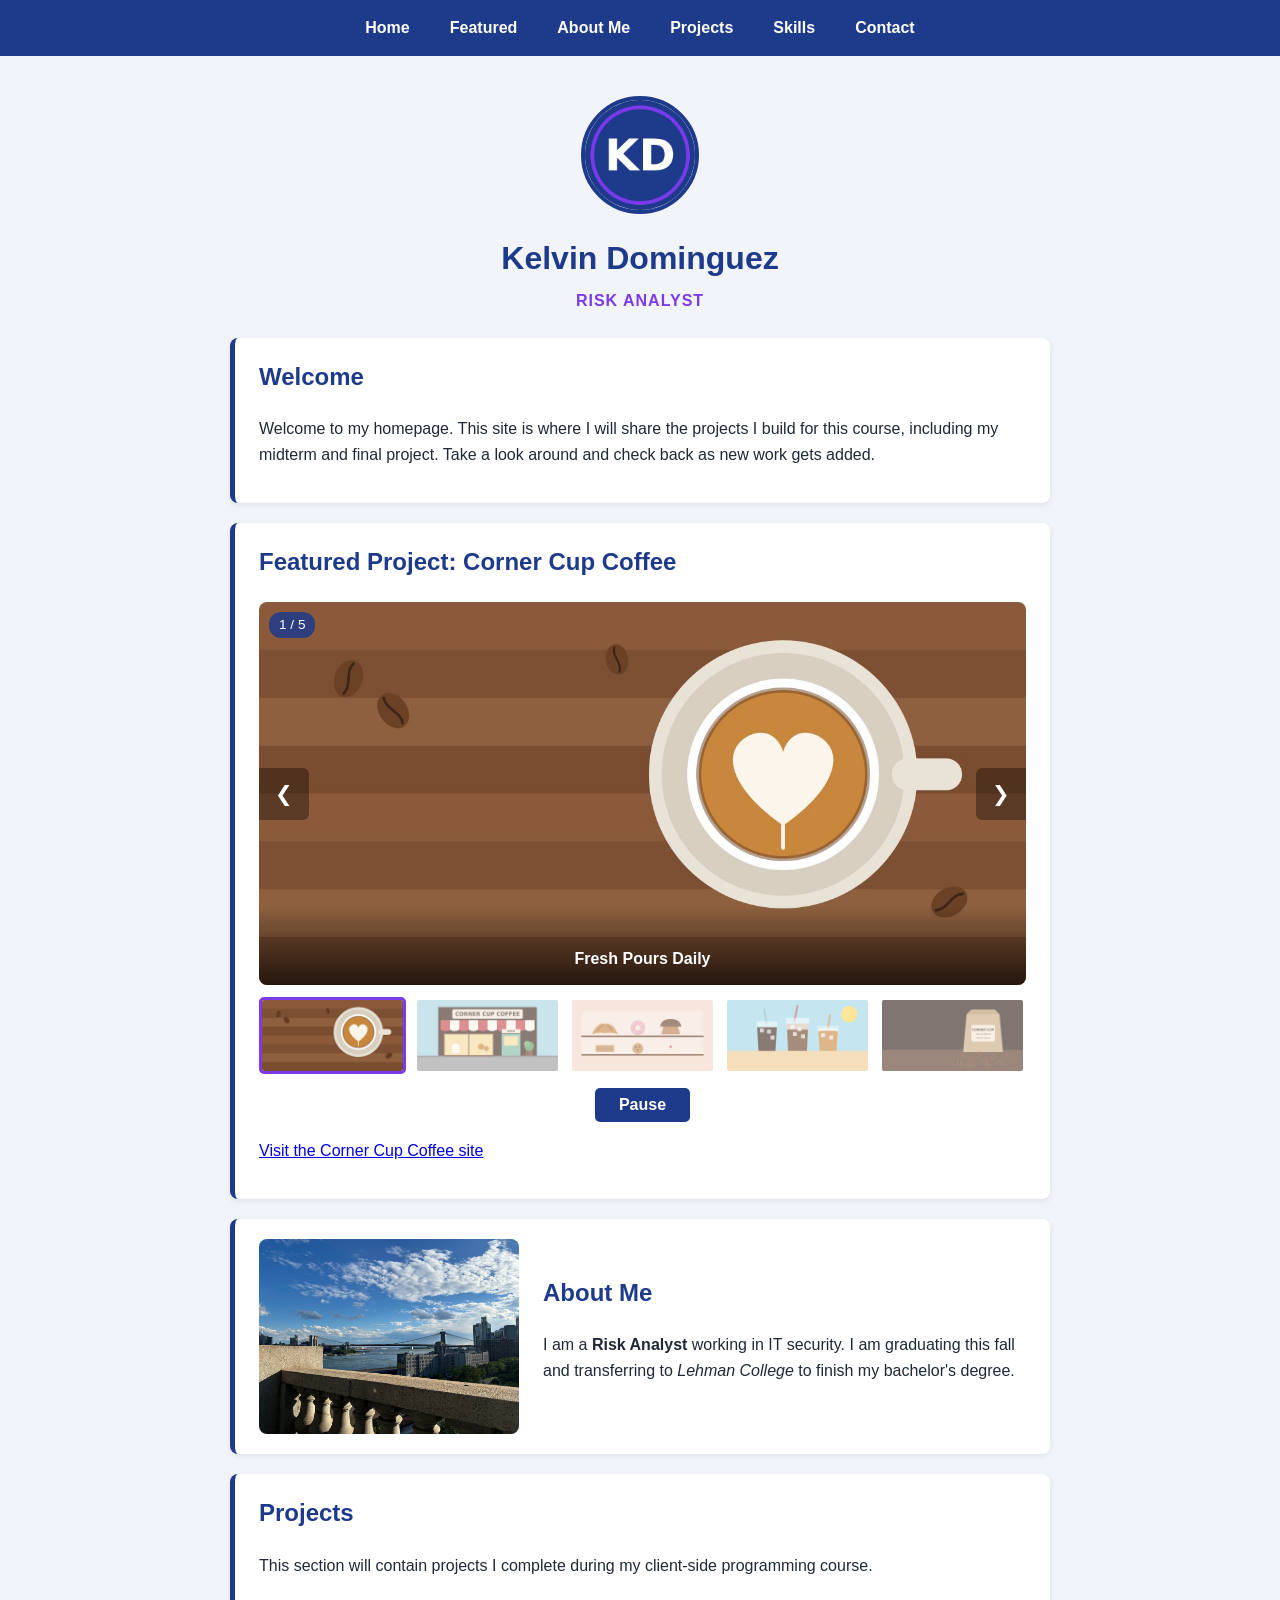
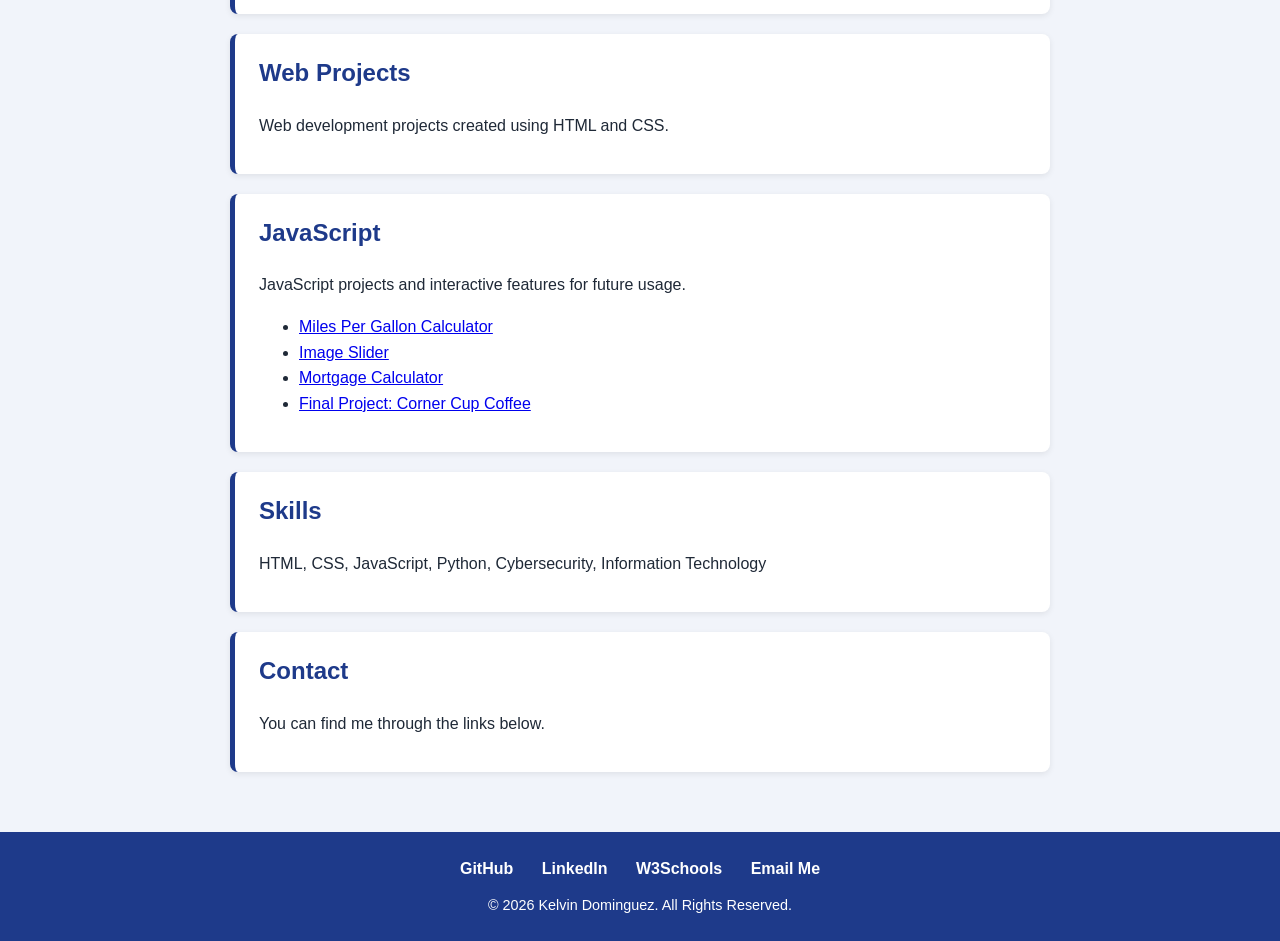
==== commit c0cea915: "Add Mortgage Calculator link to index.html" ====
--- a/index.html
+++ b/index.html
@@ -25,6 +25,7 @@
           <li><a href="#javascript">JavaScript</a></li>
           <li><a href="mpg-calculator/index.html">MPG Calculator</a></li>
           <li><a href="slider/index.html">Image Slider</a></li>
+          <li><a href="mortgage-calculator/index.html">Mortgage Calculator</a></li>
           <li><a href="cornercup/index.html">Final Project</a></li>
         </ul>
       </li>
@@ -142,6 +143,7 @@
       <ul>
         <li><a href="mpg-calculator/index.html">Miles Per Gallon Calculator</a></li>
         <li><a href="slider/index.html">Image Slider</a></li>
+        <li><a href="mortgage-calculator/index.html">Mortgage Calculator</a></li>
         <li><a href="cornercup/index.html">Final Project: Corner Cup Coffee</a></li>
       </ul>
     </section>
--- a/styles.css
+++ b/styles.css
@@ -1,178 +1,197 @@
-<!DOCTYPE html>
-<html lang="en">
-<head>
-  <meta charset="UTF-8">
-  <meta name="viewport" content="width=device-width, initial-scale=1.0">
-  <title>Kelvin Dominguez | Homepage</title>
-  <link rel="stylesheet" href="styles.css">
-  <link rel="stylesheet" href="slider/style.css">
-  <script src="modernizr.custom.05819.js"></script>
-</head>
+/* Navigation Menu */
 
-<body>
+.navbar {
+  background-color: #1e3a8a;
+  width: 100%;
+}
 
-  <!-- Main Navigation -->
-  <nav class="navbar">
-    <ul class="nav-menu">
-      <li><a href="#home">Home</a></li>
-      <li><a href="#featured">Featured</a></li>
-      <li><a href="#about">About Me</a></li>
+.nav-menu {
+  list-style: none;
+  margin: 0;
+  padding: 0;
+  display: flex;
+  justify-content: center;
+}
 
-      <li class="dropdown">
-        <a href="#projects">Projects</a>
-        <ul class="dropdown-menu">
-          <li><a href="#web-projects">Web Projects</a></li>
-          <li><a href="#javascript">JavaScript</a></li>
-          <li><a href="mpg-calculator/index.html">MPG Calculator</a></li>
-          <li><a href="slider/index.html">Image Slider</a></li>
-          <li><a href="cornercup/index.html">Final Project</a></li>
-        </ul>
-      </li>
+.nav-menu li {
+  position: relative;
+}
 
-      <li><a href="#skills">Skills</a></li>
-      <li><a href="#contact">Contact</a></li>
-    </ul>
-  </nav>
+.nav-menu a {
+  display: block;
+  color: white;
+  text-decoration: none;
+  padding: 15px 20px;
+  font-family: Arial, Helvetica, sans-serif;
+  font-weight: bold;
+  transition: background-color 0.3s;
+}
 
-  <header id="home">
-    <img src="logo.jpg" alt="Kelvin Dominguez logo" class="logo">
-    <h1>Kelvin Dominguez</h1>
-    <p class="tagline">Risk Analyst</p>
-  </header>
+/* Rollover effect */
 
-  <main>
+.nav-menu a:hover,
+.nav-menu a:focus {
+  background-color: #7c3aed;
+}
 
-    <section class="card">
-      <h2>Welcome</h2>
-      <p>
-        Welcome to my homepage. This site is where I will share the projects
-        I build for this course, including my midterm and final project.
-        Take a look around and check back as new work gets added.
-      </p>
-    </section>
+/* Dropdown menu */
 
-    <!-- Auto image slider. Styles and script live in the slider/ folder -->
-    <section id="featured" class="card gallery">
-      <h2>Featured Project: Corner Cup Coffee</h2>
+.dropdown-menu {
+  display: none;
+  position: absolute;
+  top: 100%;
+  left: 0;
+  min-width: 180px;
+  padding: 0;
+  margin: 0;
+  background-color: #1e3a8a;
+  list-style: none;
+  z-index: 1000;
+}
 
-      <div class="slideshow">
+.dropdown-menu a {
+  padding: 12px 15px;
+}
 
-        <div class="slide fade">
-          <img src="slider/images/slide1-latte-art.jpg" alt="Latte with heart foam art on a wooden table">
-          <p class="caption">Fresh Pours Daily</p>
-        </div>
+/* Show dropdown on mouse hover, or when tabbing into Projects with the keyboard */
 
-        <div class="slide fade">
-          <img src="slider/images/slide2-storefront.jpg" alt="Corner Cup Coffee storefront with striped awning">
-          <p class="caption">Your Neighborhood Corner</p>
-        </div>
+.dropdown:hover .dropdown-menu,
+.dropdown:focus-within .dropdown-menu {
+  display: block;
+}
 
-        <div class="slide fade">
-          <img src="slider/images/slide3-pastries.jpg" alt="Pastry case with croissant, donut and muffin">
-          <p class="caption">Baked This Morning</p>
-        </div>
+/* Mobile responsive navigation */
 
-        <div class="slide fade">
-          <img src="slider/images/slide4-cold-brew.jpg" alt="Three iced coffees on a sunny day">
-          <p class="caption">Cold Brew Season</p>
-        </div>
+@media (max-width: 600px) {
 
-        <div class="slide fade">
-          <img src="slider/images/slide5-house-blend.jpg" alt="Bag of Corner Cup house blend with coffee beans">
-          <p class="caption">Take Home Our House Blend</p>
-        </div>
+  .nav-menu {
+    flex-direction: column;
+    text-align: center;
+  }
 
-        <span id="counter" class="counter"></span>
+  .nav-menu a {
+    padding: 12px;
+  }
 
-        <button type="button" id="prevBtn" class="arrow prev" aria-label="Previous slide">&#10094;</button>
-        <button type="button" id="nextBtn" class="arrow next" aria-label="Next slide">&#10095;</button>
-      </div>
+  /* Phones have no hover, so keep the submenu open in the stacked layout */
+  .dropdown-menu {
+    display: block;
+    position: static;
+    width: 100%;
+    background-color: #172e6e;
+  }
+}
 
-      <!-- Thumbnails double as the slide picker; script.js matches them to slides by position -->
-      <div class="thumbnails">
-        <img class="thumb" src="slider/images/slide1-latte-art.jpg" alt="Show slide 1">
-        <img class="thumb" src="slider/images/slide2-storefront.jpg" alt="Show slide 2">
-        <img class="thumb" src="slider/images/slide3-pastries.jpg" alt="Show slide 3">
-        <img class="thumb" src="slider/images/slide4-cold-brew.jpg" alt="Show slide 4">
-        <img class="thumb" src="slider/images/slide5-house-blend.jpg" alt="Show slide 5">
-      </div>
+/* Page layout and color scheme
+   Navy #1e3a8a and purple #7c3aed come from the menu so the whole page matches */
 
-      <div class="controls">
-        <button type="button" id="playBtn">Pause</button>
-      </div>
+body {
+  margin: 0;
+  background-color: #f1f4fa;
+  color: #1f2937;
+  font-family: Arial, Helvetica, sans-serif;
+  line-height: 1.6;
+}
 
-      <p><a href="cornercup/index.html">Visit the Corner Cup Coffee site</a></p>
-    </section>
+header {
+  text-align: center;
+  padding: 40px 16px 24px;
+}
 
-    <section id="about" class="card bio">
-      <img src="photo.jpg"
-           alt="View of the Brooklyn Bridge and East River from a balcony"
-           class="photo">
+.logo {
+  width: 110px;
+  height: 110px;
+  border-radius: 50%;
+  border: 4px solid #1e3a8a;
+}
 
-      <div>
-        <h2>About Me</h2>
-        <p>
-          I am a <strong>Risk Analyst</strong> working in IT security.
-          I am graduating this fall and transferring to
-          <em>Lehman College</em> to finish my bachelor's degree.
-        </p>
-      </div>
-    </section>
+header h1 {
+  margin: 12px 0 4px;
+  color: #1e3a8a;
+}
 
-    <section id="projects" class="card">
-      <h2>Projects</h2>
-      <p>
-        This section will contain projects I complete during my
-        client-side programming course.
-      </p>
-    </section>
+.tagline {
+  margin: 0;
+  color: #7c3aed;
+  font-weight: bold;
+  letter-spacing: 1px;
+  text-transform: uppercase;
+}
 
-    <section id="web-projects" class="card">
-      <h2>Web Projects</h2>
-      <p>
-        Web development projects created using HTML and CSS.
-      </p>
-    </section>
+main {
+  max-width: 820px;
+  margin: 0 auto;
+  padding: 0 16px 40px;
+}
 
-    <section id="javascript" class="card">
-      <h2>JavaScript</h2>
-      <p>
-        JavaScript projects and interactive features for future usage.
-      </p>
-      <ul>
-        <li><a href="mpg-calculator/index.html">Miles Per Gallon Calculator</a></li>
-        <li><a href="slider/index.html">Image Slider</a></li>
-        <li><a href="cornercup/index.html">Final Project: Corner Cup Coffee</a></li>
-      </ul>
-    </section>
+.card {
+  background-color: white;
+  border-left: 5px solid #1e3a8a;
+  border-radius: 8px;
+  padding: 20px 24px;
+  margin-bottom: 20px;
+  box-shadow: 0 2px 6px rgba(0, 0, 0, 0.08);
+}
 
-    <section id="skills" class="card">
-      <h2>Skills</h2>
-      <p>
-        HTML, CSS, JavaScript, Python, Cybersecurity, Information Technology
-      </p>
-    </section>
+.card h2 {
+  margin-top: 0;
+  color: #1e3a8a;
+}
 
-    <section id="contact" class="card">
-      <h2>Contact</h2>
-      <p>
-        You can find me through the links below.
-      </p>
-    </section>
+/* About Me: photo on the left, text on the right */
 
-  </main>
+.bio {
+  display: flex;
+  gap: 24px;
+  align-items: center;
+}
 
-  <footer>
-    <nav>
-      <a href="https://github.com/kelvindd1">GitHub</a>
-      <a href="https://www.linkedin.com/">LinkedIn</a>
-      <a href="https://www.w3schools.com/">W3Schools</a>
-      <a href="mailto:kelvindd1999@gmail.com">Email Me</a>
-    </nav>
+.photo {
+  width: 260px;
+  max-width: 100%;
+  height: auto;
+  border-radius: 8px;
+  flex-shrink: 0;
+}
 
-    <p>&copy; 2026 Kelvin Dominguez. All Rights Reserved.</p>
-  </footer>
+footer {
+  background-color: #1e3a8a;
+  color: white;
+  text-align: center;
+  padding: 24px 16px;
+}
 
-  <script src="slider/script.js"></script>
-</body>
-</html>
+footer nav a {
+  color: white;
+  margin: 0 12px;
+  text-decoration: none;
+  font-weight: bold;
+}
+
+footer nav a:hover,
+footer nav a:focus {
+  color: #c4b5fd;
+  text-decoration: underline;
+}
+
+footer p {
+  margin: 12px 0 0;
+  font-size: 0.9em;
+}
+
+@media (max-width: 600px) {
+
+  .bio {
+    flex-direction: column;
+    text-align: center;
+  }
+
+  .photo {
+    width: 100%;
+  }
+
+  footer nav a {
+    display: inline-block;
+    margin: 6px 10px;
+  }
+}
